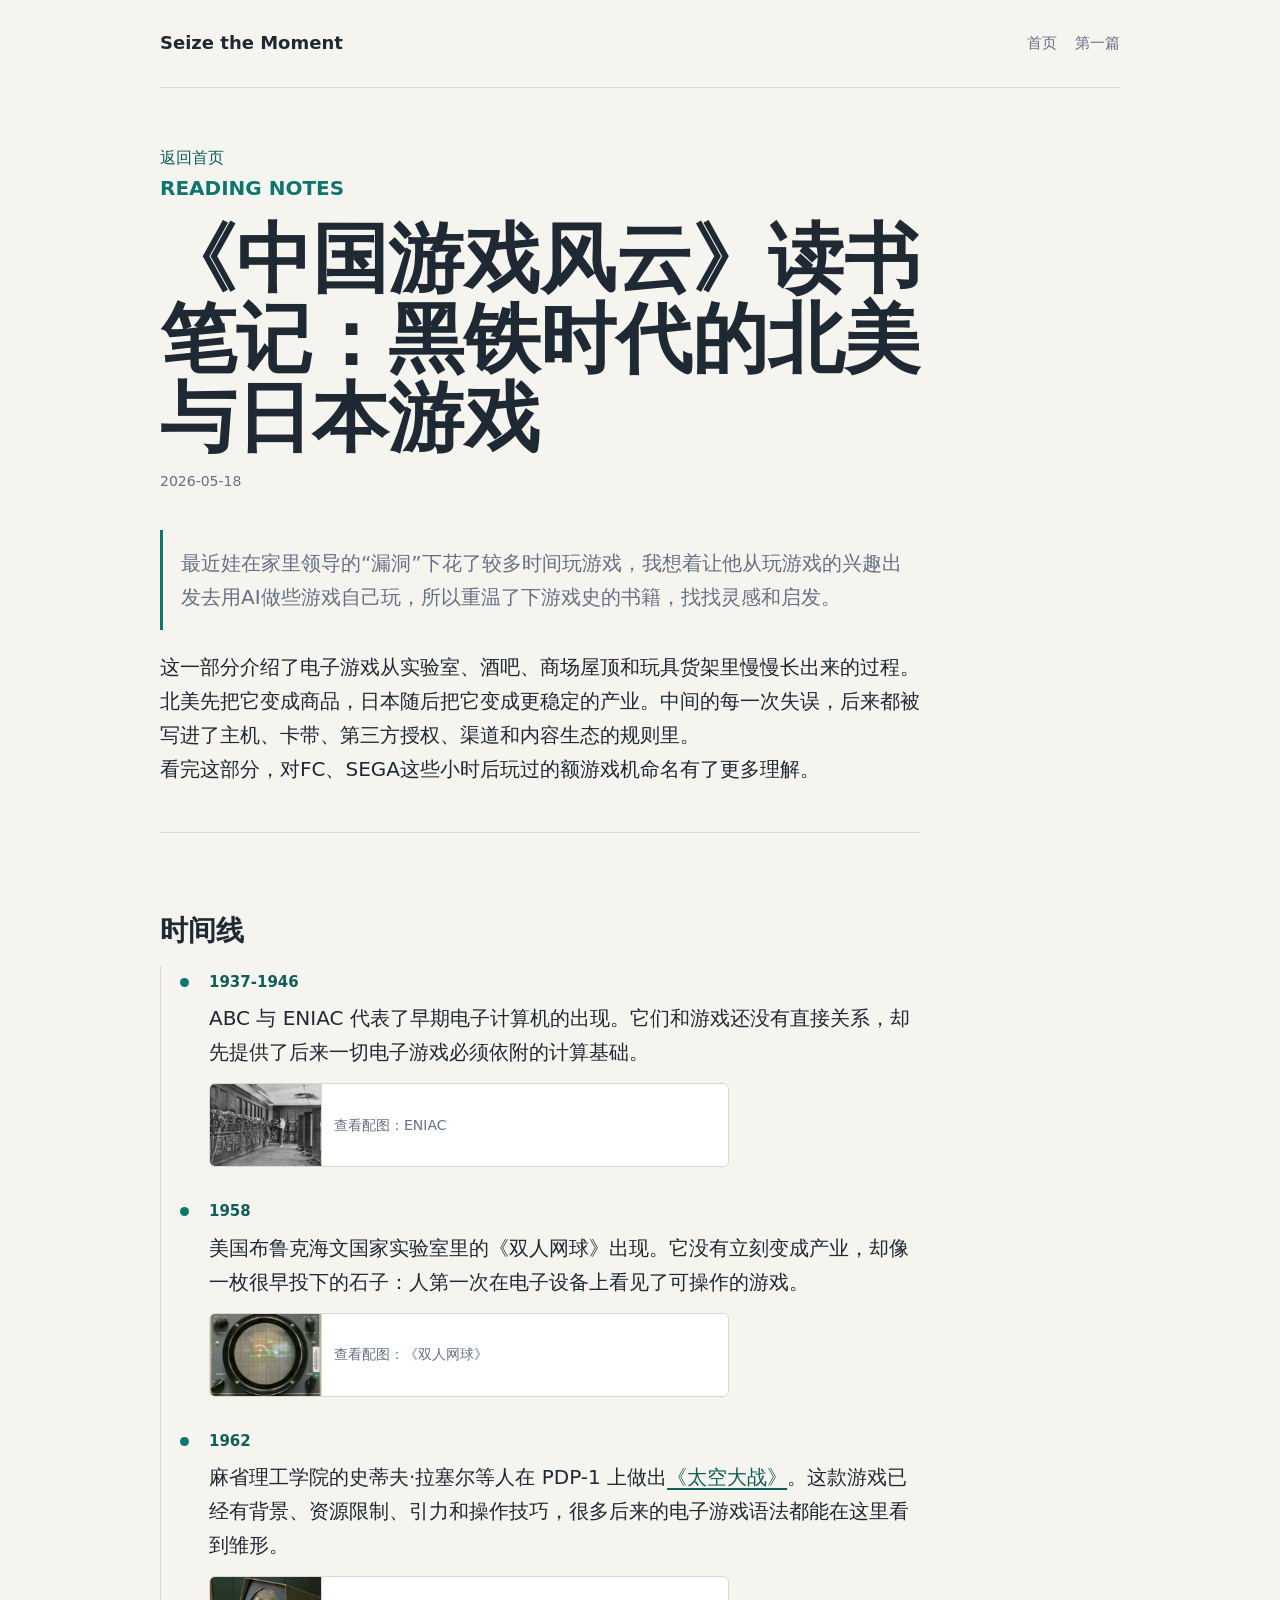
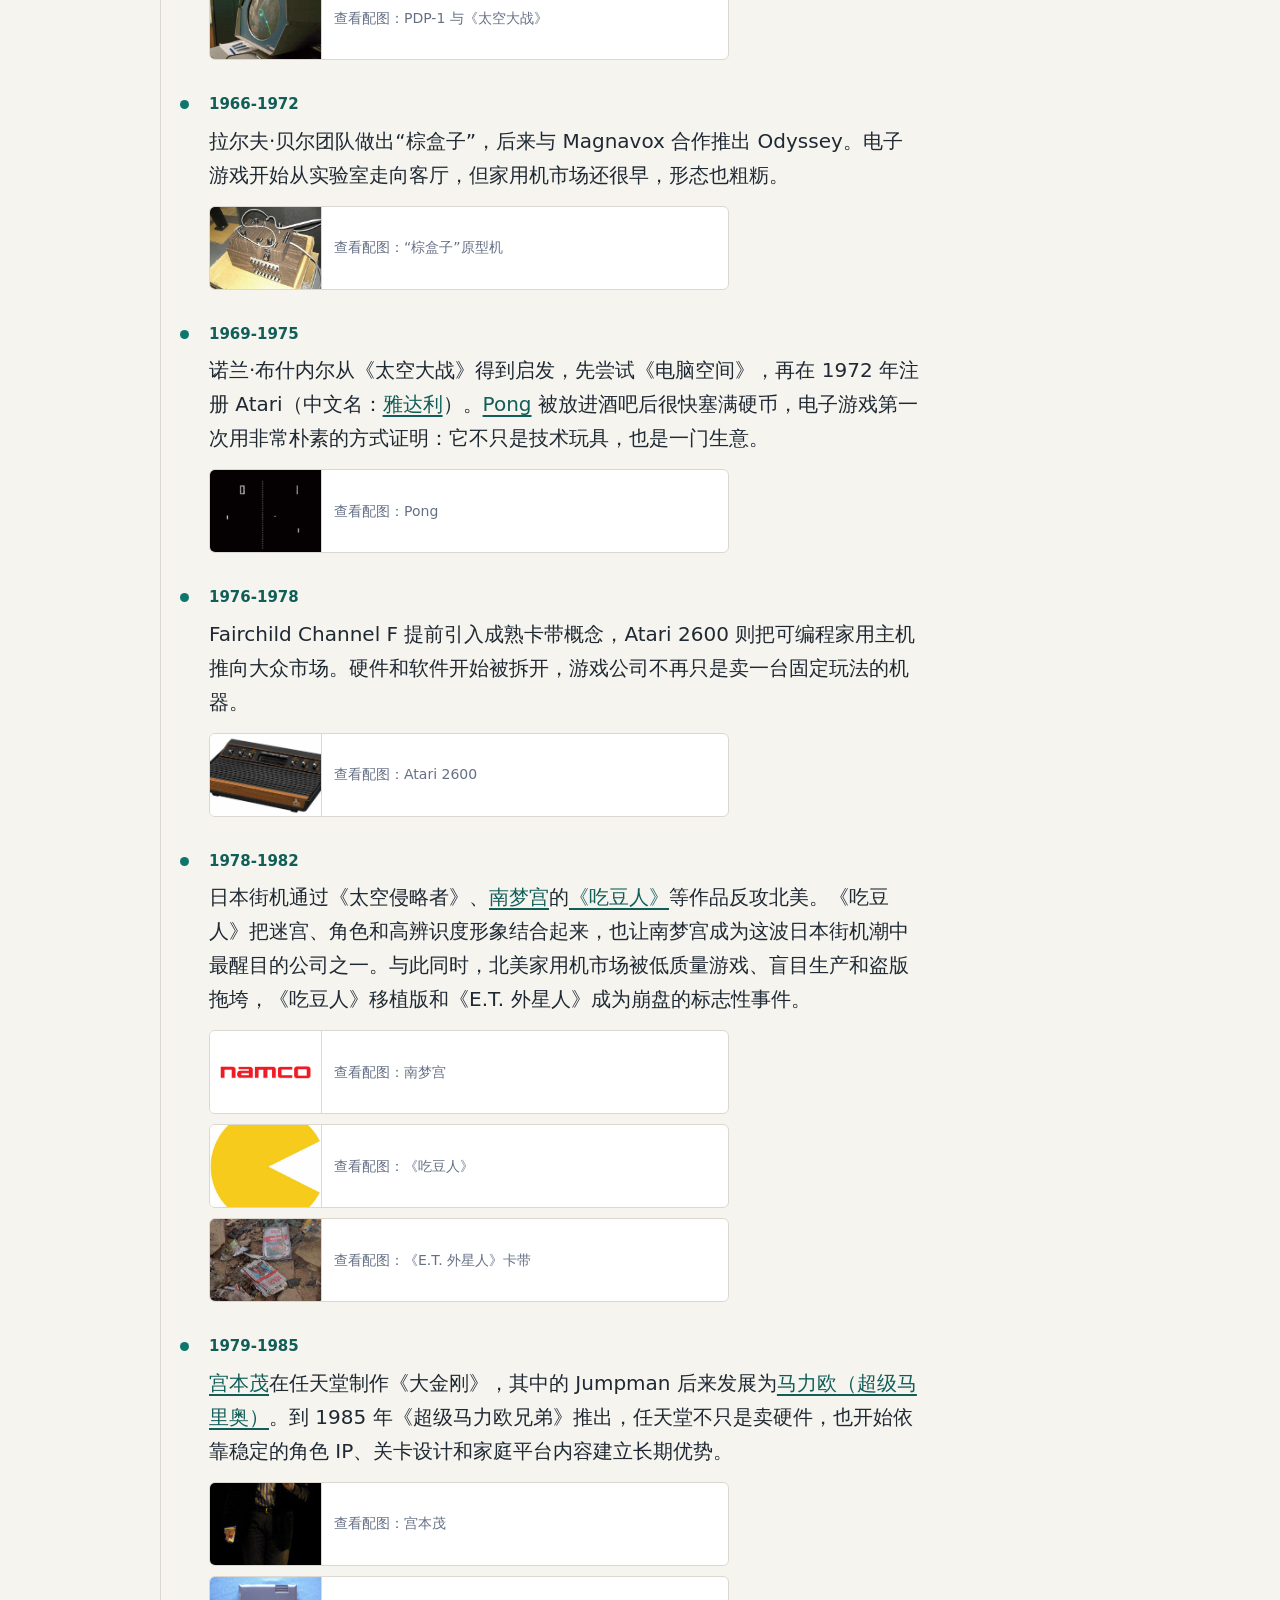
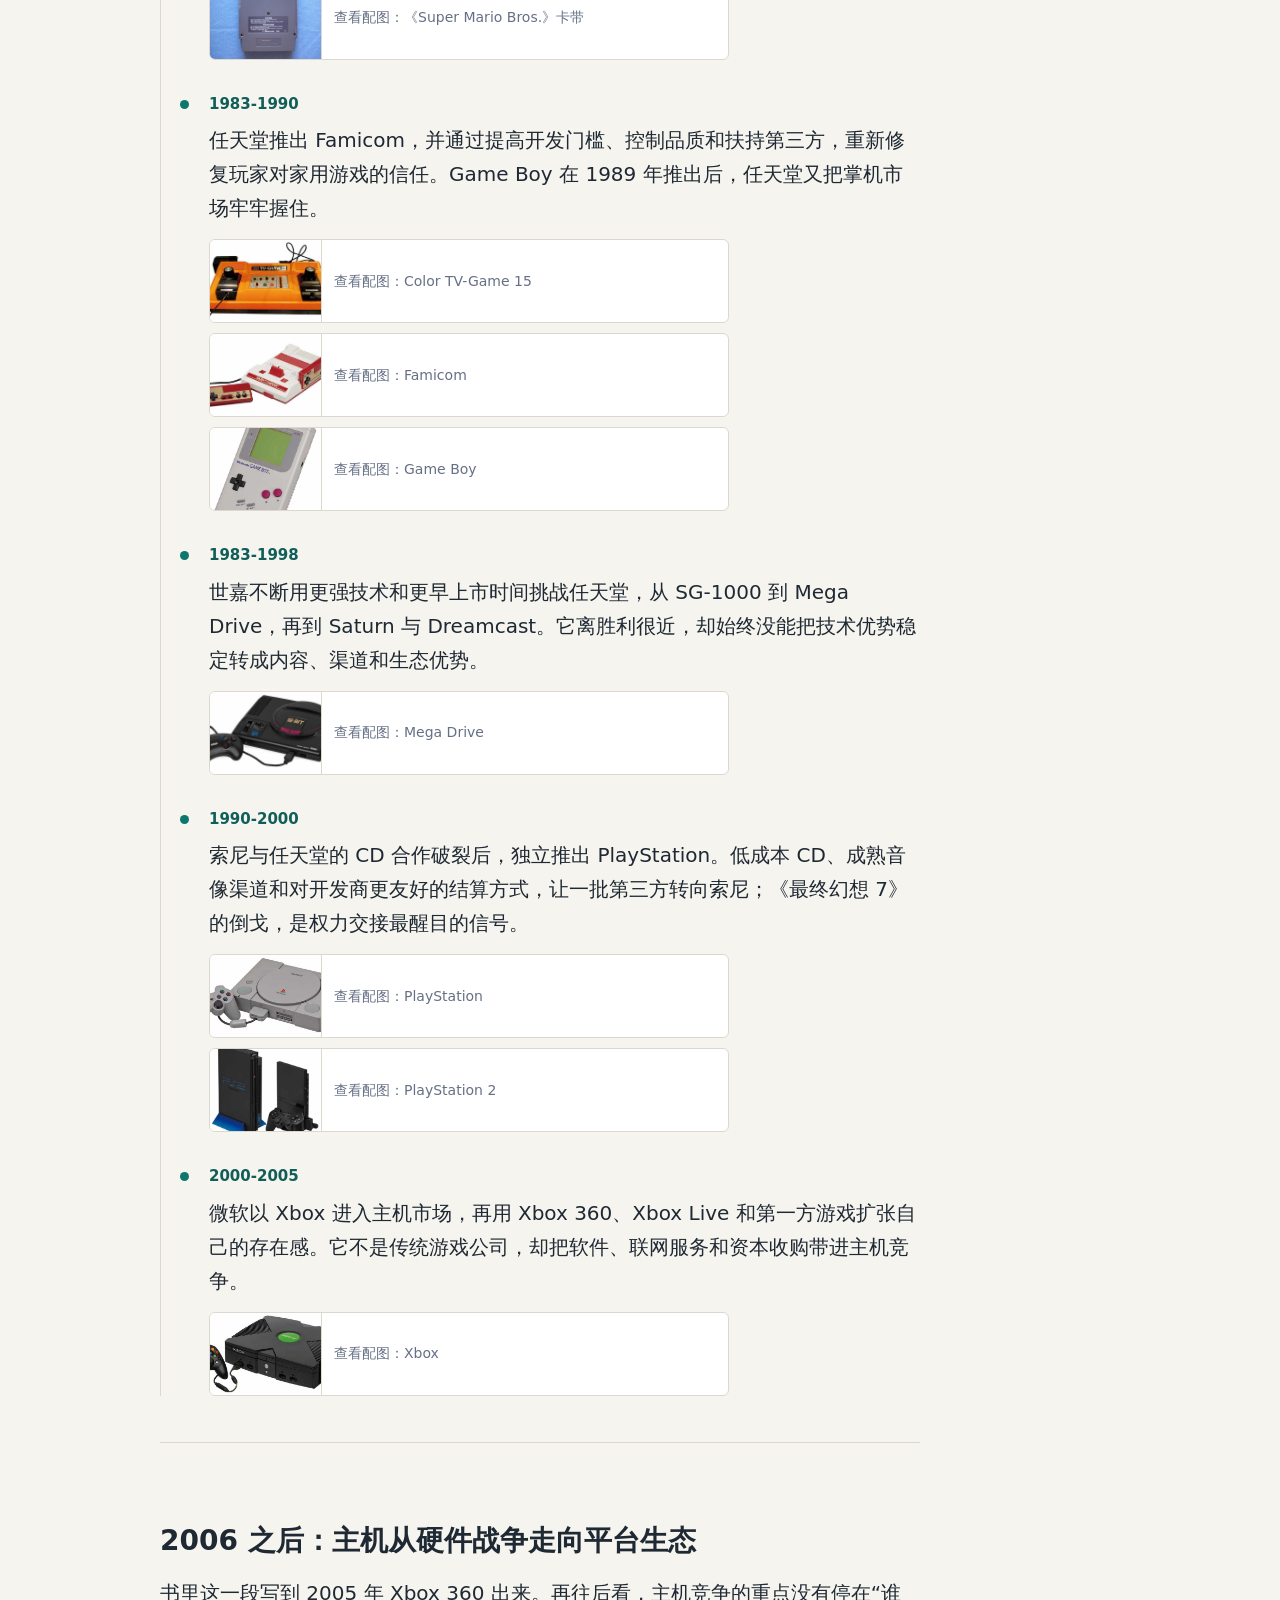
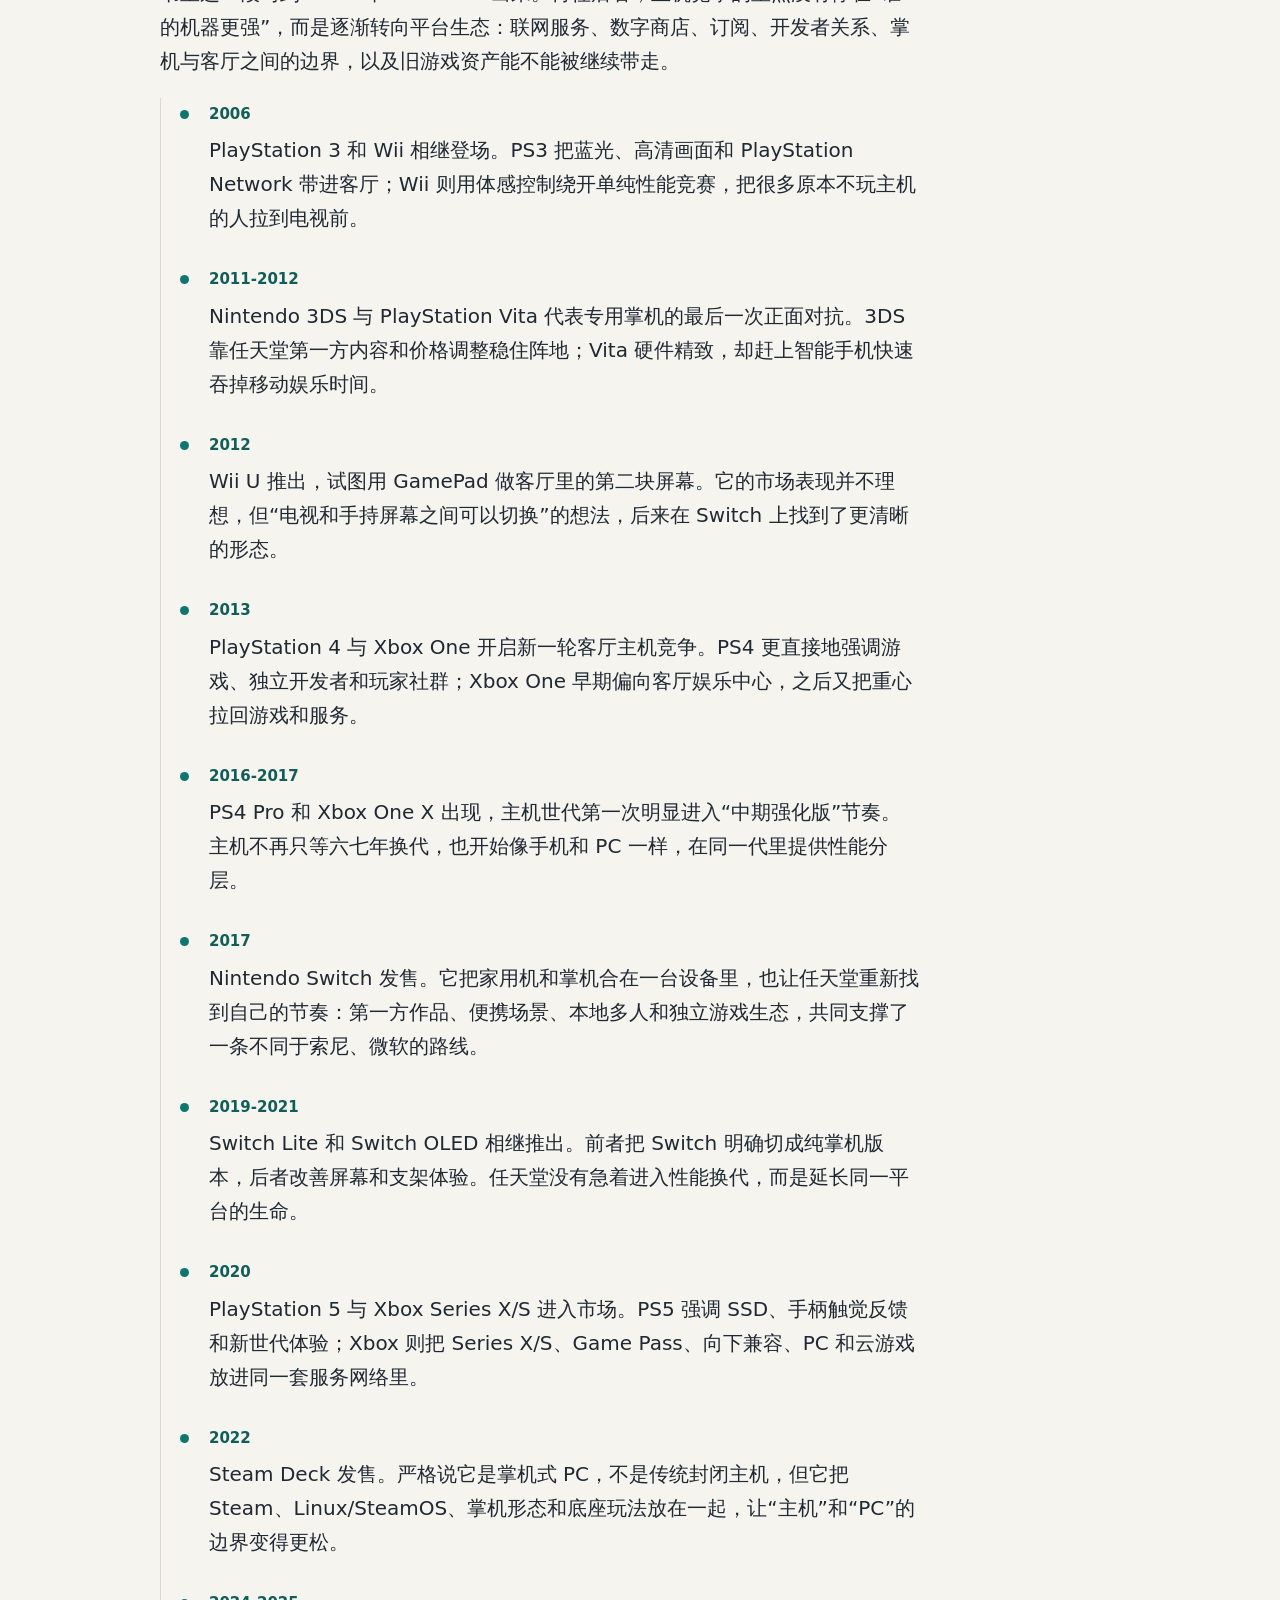
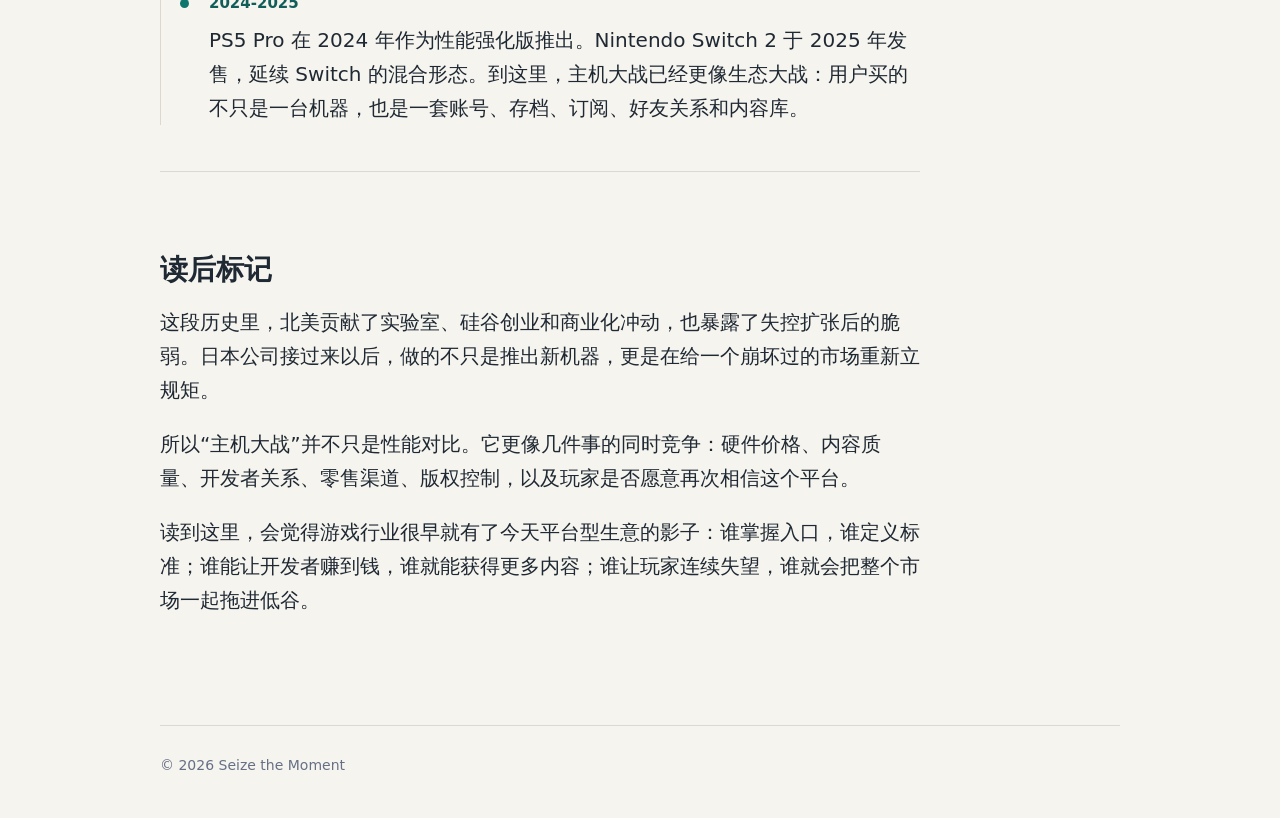
==== posts/china-game-black-iron-era.html @ ef6bedca "Add China game history reading notes" ====
<!doctype html>
<html lang="zh-CN">
  <head>
    <meta charset="utf-8">
    <meta name="viewport" content="width=device-width, initial-scale=1">
    <title>《中国游戏风云》读书笔记：黑铁时代的北美与日本游戏 | Seize the Moment</title>
    <meta name="description" content="《中国游戏风云》第 5-48 页阅读笔记，按时间顺序整理北美与日本早期电子游戏、街机、家用主机和主机大战的关键节点。">
    <link rel="stylesheet" href="/styles.css">
  </head>
  <body>
    <header class="site-header">
      <a class="brand" href="/">Seize the Moment</a>
      <nav class="nav" aria-label="主导航">
        <a href="/">首页</a>
        <a href="/posts/hello-world.html">第一篇</a>
      </nav>
    </header>

    <main>
      <article class="post">
        <header class="post-header">
          <a class="back-link" href="/">返回首页</a>
          <p class="eyebrow">Reading Notes</p>
          <h1>《中国游戏风云》读书笔记：黑铁时代的北美与日本游戏</h1>
          <time datetime="2026-05-18">2026-05-18</time>
        </header>

        <p class="reading-scope">
          最近娃在家里领导的“漏洞”下花了较多时间玩游戏，我想着让他从玩游戏的兴趣出发去用AI做些游戏自己玩，所以重温了下游戏史的书籍，找找灵感和启发。
        </p>

        <p>
          这一部分介绍了电子游戏从实验室、酒吧、商场屋顶和玩具货架里慢慢长出来的过程。<br/>
          北美先把它变成商品，日本随后把它变成更稳定的产业。中间的每一次失误，后来都被写进了主机、卡带、第三方授权、渠道和内容生态的规则里。<br/>
          看完这部分，对FC、SEGA这些小时后玩过的额游戏机命名有了更多理解。
        </p>

        <section class="post-section">
          <h2>时间线</h2>

          <ol class="event-timeline">
            <li>
              <span class="timeline-year">1937-1946</span>
              <p>
                ABC 与 ENIAC 代表了早期电子计算机的出现。它们和游戏还没有直接关系，却先提供了后来一切电子游戏必须依附的计算基础。
              </p>
              <div class="timeline-media">
                <button class="timeline-thumb" type="button" data-full="/assets/posts/china-game-black-iron-era/eniac.jpg" data-alt="ENIAC 电子计算机" data-caption="ENIAC。图片来源：Wikimedia Commons；U.S. Army Photo；公有领域。照片中 Glen Beck 与 Betty Snyder 在弹道研究实验室为 ENIAC 编程。">
                  <img src="/assets/posts/china-game-black-iron-era/eniac.jpg" alt="">
                  <span>查看配图：ENIAC</span>
                </button>
              </div>
            </li>
            <li>
              <span class="timeline-year">1958</span>
              <p>
                美国布鲁克海文国家实验室里的《双人网球》出现。它没有立刻变成产业，却像一枚很早投下的石子：人第一次在电子设备上看见了可操作的游戏。
              </p>
              <div class="timeline-media">
                <button class="timeline-thumb" type="button" data-full="/assets/posts/china-game-black-iron-era/tennis-for-two.jpg" data-alt="《双人网球》的运行设备" data-caption="《双人网球》。图片来源：布鲁克海文国家实验室。当时运行《双人网球》的设备，由一台巨大的机器和一个极小的示波器组成。">
                  <img src="/assets/posts/china-game-black-iron-era/tennis-for-two.jpg" alt="">
                  <span>查看配图：《双人网球》</span>
                </button>
              </div>
            </li>
            <li>
              <span class="timeline-year">1962</span>
              <p>
                麻省理工学院的史蒂夫·拉塞尔等人在 PDP-1 上做出<a href="https://zh.wikipedia.org/wiki/%E5%A4%AA%E7%A9%BA%E6%88%B0%E7%88%AD%EF%BC%81">《太空大战》</a>。这款游戏已经有背景、资源限制、引力和操作技巧，很多后来的电子游戏语法都能在这里看到雏形。
              </p>
              <div class="timeline-media">
                <button class="timeline-thumb" type="button" data-full="/assets/posts/china-game-black-iron-era/pdp1-spacewar.jpg" data-alt="PDP-1 和《太空大战》" data-caption="PDP-1 与《太空大战》。图片来源：维基百科；拍摄者 Joi Ito；基于 CC BY 2.0 协议。早期游戏设计已经开始出现规则感。">
                  <img src="/assets/posts/china-game-black-iron-era/pdp1-spacewar.jpg" alt="">
                  <span>查看配图：PDP-1 与《太空大战》</span>
                </button>
              </div>
            </li>
            <li>
              <span class="timeline-year">1966-1972</span>
              <p>
                拉尔夫·贝尔团队做出“棕盒子”，后来与 Magnavox 合作推出 Odyssey。电子游戏开始从实验室走向客厅，但家用机市场还很早，形态也粗粝。
              </p>
              <div class="timeline-media">
                <button class="timeline-thumb" type="button" data-full="/assets/posts/china-game-black-iron-era/brown-box.jpg" data-alt="棕盒子原型机" data-caption="“棕盒子”原型机。图片来源：Flickr；拍摄者 Philip Steffan；基于 CC BY-SA 2.0 协议。客厅里的电子游戏，从这样的粗糙盒子开始。">
                  <img src="/assets/posts/china-game-black-iron-era/brown-box.jpg" alt="">
                  <span>查看配图：“棕盒子”原型机</span>
                </button>
              </div>
            </li>
            <li>
              <span class="timeline-year">1969-1975</span>
              <p>
                诺兰·布什内尔从《太空大战》得到启发，先尝试《电脑空间》，再在 1972 年注册 Atari（中文名：<a href="https://zh.wikipedia.org/wiki/%E9%9B%85%E9%81%94%E5%88%A9">雅达利</a>）。<a href="https://zh.wikipedia.org/wiki/%E4%B9%93">Pong</a> 被放进酒吧后很快塞满硬币，电子游戏第一次用非常朴素的方式证明：它不只是技术玩具，也是一门生意。
              </p>
              <div class="timeline-media">
                <button class="timeline-thumb" type="button" data-full="/assets/posts/china-game-black-iron-era/pong.jpg" data-alt="雅达利版本的 Pong" data-caption="雅达利版本的 Pong。图片来源：《中国游戏风云》书中配图。Pong 让电子游戏第一次非常直接地证明了自己的商业吸引力。">
                  <img src="/assets/posts/china-game-black-iron-era/pong.jpg" alt="">
                  <span>查看配图：Pong</span>
                </button>
              </div>
            </li>
            <li>
              <span class="timeline-year">1976-1978</span>
              <p>
                Fairchild Channel F 提前引入成熟卡带概念，Atari 2600 则把可编程家用主机推向大众市场。硬件和软件开始被拆开，游戏公司不再只是卖一台固定玩法的机器。
              </p>
              <div class="timeline-media">
                <button class="timeline-thumb" type="button" data-full="/assets/posts/china-game-black-iron-era/atari-2600.jpg" data-alt="Atari 2600 游戏主机" data-caption="Atari 2600。图片来源：维基百科；拍摄者 Evan Amos；已进入公共领域。它把家用游戏机推到一个真正的大众市场。">
                  <img src="/assets/posts/china-game-black-iron-era/atari-2600.jpg" alt="">
                  <span>查看配图：Atari 2600</span>
                </button>
              </div>
            </li>
            <li>
              <span class="timeline-year">1978-1982</span>
              <p>
                日本街机通过《太空侵略者》、<a href="https://zh.wikipedia.org/wiki/%E5%8D%97%E6%A2%A6%E5%AE%AB">南梦宫</a>的<a href="https://zh.wikipedia.org/wiki/%E5%90%83%E8%B1%86%E4%BA%BA">《吃豆人》</a>等作品反攻北美。《吃豆人》把迷宫、角色和高辨识度形象结合起来，也让南梦宫成为这波日本街机潮中最醒目的公司之一。与此同时，北美家用机市场被低质量游戏、盲目生产和盗版拖垮，《吃豆人》移植版和《E.T. 外星人》成为崩盘的标志性事件。
              </p>
              <div class="timeline-media timeline-media-list">
                <button class="timeline-thumb timeline-thumb-contain" type="button" data-full="/assets/posts/china-game-black-iron-era/namco-logo.png" data-alt="南梦宫 Namco 标志" data-caption="南梦宫 Namco 标志。图片来源：Wikimedia Commons；Namco；公有领域 text logo。南梦宫是日本街机进入北美市场的重要公司之一。">
                  <img src="/assets/posts/china-game-black-iron-era/namco-logo.png" alt="">
                  <span>查看配图：南梦宫</span>
                </button>
                <button class="timeline-thumb" type="button" data-full="/assets/posts/china-game-black-iron-era/pac-man.jpg" data-alt="《吃豆人》游戏画面" data-caption="《吃豆人》。图片来源：《中国游戏风云》书中配图。它把角色辨识度、规则简洁性和街机运营结合在一起，成为日本街机反攻北美的代表作品。">
                  <img src="/assets/posts/china-game-black-iron-era/pac-man.jpg" alt="">
                  <span>查看配图：《吃豆人》</span>
                </button>
                <button class="timeline-thumb" type="button" data-full="/assets/posts/china-game-black-iron-era/et-cartridge.jpg" data-alt="从新墨西哥州阿拉莫戈多挖出的《E.T. 外星人》卡带" data-caption="从新墨西哥州阿拉莫戈多挖出的《E.T. 外星人》卡带。图片来源：维基百科；拍摄者 Taylor Hatmaker；基于 CC BY 2.0 协议。它几乎成了北美游戏市场过热之后的墓碑。">
                  <img src="/assets/posts/china-game-black-iron-era/et-cartridge.jpg" alt="">
                  <span>查看配图：《E.T. 外星人》卡带</span>
                </button>
              </div>
            </li>
            <li>
              <span class="timeline-year">1979-1985</span>
              <p>
                <a href="https://zh.wikipedia.org/wiki/%E5%AE%AB%E6%9C%AC%E8%8C%82">宫本茂</a>在任天堂制作《大金刚》，其中的 Jumpman 后来发展为<a href="https://zh.wikipedia.org/wiki/%E9%A9%AC%E5%8A%9B%E6%AC%A7_(%E8%A7%92%E8%89%B2)">马力欧（超级马里奥）</a>。到 1985 年《超级马力欧兄弟》推出，任天堂不只是卖硬件，也开始依靠稳定的角色 IP、关卡设计和家庭平台内容建立长期优势。
              </p>
              <div class="timeline-media timeline-media-list">
                <button class="timeline-thumb" type="button" data-full="/assets/posts/china-game-black-iron-era/shigeru-miyamoto.jpg" data-alt="宫本茂照片" data-caption="宫本茂。图片来源：Wikimedia Commons；拍摄者 Sklathill；基于 CC BY-SA 2.0 协议。他参与塑造了马力欧、塞尔达等任天堂核心 IP。">
                  <img src="/assets/posts/china-game-black-iron-era/shigeru-miyamoto.jpg" alt="">
                  <span>查看配图：宫本茂</span>
                </button>
                <button class="timeline-thumb" type="button" data-full="/assets/posts/china-game-black-iron-era/super-mario-bros-cartridge-back.jpg" data-alt="《Super Mario Bros.》NES 卡带背面" data-caption="《Super Mario Bros.》NES 卡带背面。图片来源：Wikimedia Commons；拍摄者 Emilio J. Rodríguez Posada；基于 CC BY-SA 4.0 / GFDL 协议。这里用卡带背面照片记录马力欧在家用机时代的扩散。">
                  <img src="/assets/posts/china-game-black-iron-era/super-mario-bros-cartridge-back.jpg" alt="">
                  <span>查看配图：《Super Mario Bros.》卡带</span>
                </button>
              </div>
            </li>
            <li>
              <span class="timeline-year">1983-1990</span>
              <p>
                任天堂推出 Famicom，并通过提高开发门槛、控制品质和扶持第三方，重新修复玩家对家用游戏的信任。Game Boy 在 1989 年推出后，任天堂又把掌机市场牢牢握住。
              </p>
              <div class="timeline-media timeline-media-list">
                <button class="timeline-thumb" type="button" data-full="/assets/posts/china-game-black-iron-era/color-tv-game-15.jpg" data-alt="任天堂 Color TV-Game 15" data-caption="Color TV-Game 15。图片来源：Flickr；拍摄者 Greg Dunlap；基于 CC BY 2.0 协议。任天堂早期进入电子游戏时，仍然带着很强的玩具公司气质。">
                  <img src="/assets/posts/china-game-black-iron-era/color-tv-game-15.jpg" alt="">
                  <span>查看配图：Color TV-Game 15</span>
                </button>
                <button class="timeline-thumb" type="button" data-full="/assets/posts/china-game-black-iron-era/famicom.jpg" data-alt="任天堂 Famicom 主机" data-caption="Famicom。图片来源：维基百科；拍摄者 Evan Amos；已进入公共领域。红白机不只是硬件成功，更重要的是重建了游戏品质与授权秩序。">
                  <img src="/assets/posts/china-game-black-iron-era/famicom.jpg" alt="">
                  <span>查看配图：Famicom</span>
                </button>
                <button class="timeline-thumb" type="button" data-full="/assets/posts/china-game-black-iron-era/game-boy.jpg" data-alt="任天堂 Game Boy 掌机" data-caption="Game Boy。图片来源：维基百科；拍摄者 Evan Amos；已进入公共领域。它让随身玩游戏变成一代人的稳定记忆。">
                  <img src="/assets/posts/china-game-black-iron-era/game-boy.jpg" alt="">
                  <span>查看配图：Game Boy</span>
                </button>
              </div>
            </li>
            <li>
              <span class="timeline-year">1983-1998</span>
              <p>
                世嘉不断用更强技术和更早上市时间挑战任天堂，从 SG-1000 到 Mega Drive，再到 Saturn 与 Dreamcast。它离胜利很近，却始终没能把技术优势稳定转成内容、渠道和生态优势。
              </p>
              <div class="timeline-media">
                <button class="timeline-thumb" type="button" data-full="/assets/posts/china-game-black-iron-era/mega-drive.jpg" data-alt="世嘉 Mega Drive 主机" data-caption="Mega Drive。图片来源：维基百科；拍摄者 Evan Amos；已进入公共领域。世嘉最接近胜利的一次，也提醒我技术领先不等于产业领先。">
                  <img src="/assets/posts/china-game-black-iron-era/mega-drive.jpg" alt="">
                  <span>查看配图：Mega Drive</span>
                </button>
              </div>
            </li>
            <li>
              <span class="timeline-year">1990-2000</span>
              <p>
                索尼与任天堂的 CD 合作破裂后，独立推出 PlayStation。低成本 CD、成熟音像渠道和对开发商更友好的结算方式，让一批第三方转向索尼；《最终幻想 7》的倒戈，是权力交接最醒目的信号。
              </p>
              <div class="timeline-media timeline-media-list">
                <button class="timeline-thumb" type="button" data-full="/assets/posts/china-game-black-iron-era/playstation.jpg" data-alt="索尼 PlayStation 主机" data-caption="PlayStation。图片来源：维基百科；拍摄者 Evan Amos；已进入公共领域。CD、渠道和第三方策略，让索尼把主机战争带入新的阶段。">
                  <img src="/assets/posts/china-game-black-iron-era/playstation.jpg" alt="">
                  <span>查看配图：PlayStation</span>
                </button>
                <button class="timeline-thumb" type="button" data-full="/assets/posts/china-game-black-iron-era/playstation-2.jpg" data-alt="两个版本的 PlayStation 2" data-caption="两个版本的 PlayStation 2。图片来源：维基百科；拍摄者 Evan Amos；已进入公共领域。PS2 的成功说明，主机可以同时是游戏设备、影音入口和家庭电子产品。">
                  <img src="/assets/posts/china-game-black-iron-era/playstation-2.jpg" alt="">
                  <span>查看配图：PlayStation 2</span>
                </button>
              </div>
            </li>
            <li>
              <span class="timeline-year">2000-2005</span>
              <p>
                微软以 Xbox 进入主机市场，再用 Xbox 360、Xbox Live 和第一方游戏扩张自己的存在感。它不是传统游戏公司，却把软件、联网服务和资本收购带进主机竞争。
              </p>
              <div class="timeline-media">
                <button class="timeline-thumb" type="button" data-full="/assets/posts/china-game-black-iron-era/xbox.jpg" data-alt="微软 Xbox 主机" data-caption="Xbox。图片来源：维基百科；拍摄者 Evan Amos；已进入公共领域。微软进入主机市场后，联网服务和第一方工作室收购变得越来越重要。">
                  <img src="/assets/posts/china-game-black-iron-era/xbox.jpg" alt="">
                  <span>查看配图：Xbox</span>
                </button>
              </div>
            </li>
          </ol>
        </section>

        <section class="post-section">
          <h2>2006 之后：主机从硬件战争走向平台生态</h2>

          <p>
            书里这一段写到 2005 年 Xbox 360 出来。再往后看，主机竞争的重点没有停在“谁的机器更强”，而是逐渐转向平台生态：联网服务、数字商店、订阅、开发者关系、掌机与客厅之间的边界，以及旧游戏资产能不能被继续带走。
          </p>

          <ol class="event-timeline">
            <li>
              <span class="timeline-year">2006</span>
              <p>
                PlayStation 3 和 Wii 相继登场。PS3 把蓝光、高清画面和 PlayStation Network 带进客厅；Wii 则用体感控制绕开单纯性能竞赛，把很多原本不玩主机的人拉到电视前。
              </p>
            </li>
            <li>
              <span class="timeline-year">2011-2012</span>
              <p>
                Nintendo 3DS 与 PlayStation Vita 代表专用掌机的最后一次正面对抗。3DS 靠任天堂第一方内容和价格调整稳住阵地；Vita 硬件精致，却赶上智能手机快速吞掉移动娱乐时间。
              </p>
            </li>
            <li>
              <span class="timeline-year">2012</span>
              <p>
                Wii U 推出，试图用 GamePad 做客厅里的第二块屏幕。它的市场表现并不理想，但“电视和手持屏幕之间可以切换”的想法，后来在 Switch 上找到了更清晰的形态。
              </p>
            </li>
            <li>
              <span class="timeline-year">2013</span>
              <p>
                PlayStation 4 与 Xbox One 开启新一轮客厅主机竞争。PS4 更直接地强调游戏、独立开发者和玩家社群；Xbox One 早期偏向客厅娱乐中心，之后又把重心拉回游戏和服务。
              </p>
            </li>
            <li>
              <span class="timeline-year">2016-2017</span>
              <p>
                PS4 Pro 和 Xbox One X 出现，主机世代第一次明显进入“中期强化版”节奏。主机不再只等六七年换代，也开始像手机和 PC 一样，在同一代里提供性能分层。
              </p>
            </li>
            <li>
              <span class="timeline-year">2017</span>
              <p>
                Nintendo Switch 发售。它把家用机和掌机合在一台设备里，也让任天堂重新找到自己的节奏：第一方作品、便携场景、本地多人和独立游戏生态，共同支撑了一条不同于索尼、微软的路线。
              </p>
            </li>
            <li>
              <span class="timeline-year">2019-2021</span>
              <p>
                Switch Lite 和 Switch OLED 相继推出。前者把 Switch 明确切成纯掌机版本，后者改善屏幕和支架体验。任天堂没有急着进入性能换代，而是延长同一平台的生命。
              </p>
            </li>
            <li>
              <span class="timeline-year">2020</span>
              <p>
                PlayStation 5 与 Xbox Series X/S 进入市场。PS5 强调 SSD、手柄触觉反馈和新世代体验；Xbox 则把 Series X/S、Game Pass、向下兼容、PC 和云游戏放进同一套服务网络里。
              </p>
            </li>
            <li>
              <span class="timeline-year">2022</span>
              <p>
                Steam Deck 发售。严格说它是掌机式 PC，不是传统封闭主机，但它把 Steam、Linux/SteamOS、掌机形态和底座玩法放在一起，让“主机”和“PC”的边界变得更松。
              </p>
            </li>
            <li>
              <span class="timeline-year">2024-2025</span>
              <p>
                PS5 Pro 在 2024 年作为性能强化版推出。Nintendo Switch 2 于 2025 年发售，延续 Switch 的混合形态。到这里，主机大战已经更像生态大战：用户买的不只是一台机器，也是一套账号、存档、订阅、好友关系和内容库。
              </p>
            </li>
          </ol>
        </section>

        <section class="post-section">
          <h2>读后标记</h2>

          <p>
            这段历史里，北美贡献了实验室、硅谷创业和商业化冲动，也暴露了失控扩张后的脆弱。日本公司接过来以后，做的不只是推出新机器，更是在给一个崩坏过的市场重新立规矩。
          </p>

          <p>
            所以“主机大战”并不只是性能对比。它更像几件事的同时竞争：硬件价格、内容质量、开发者关系、零售渠道、版权控制，以及玩家是否愿意再次相信这个平台。
          </p>

          <p>
            读到这里，会觉得游戏行业很早就有了今天平台型生意的影子：谁掌握入口，谁定义标准；谁能让开发者赚到钱，谁就能获得更多内容；谁让玩家连续失望，谁就会把整个市场一起拖进低谷。
          </p>
        </section>
      </article>
    </main>

    <div class="image-modal" id="image-modal" role="dialog" aria-modal="true" aria-hidden="true" aria-label="配图查看">
      <div class="image-modal-backdrop" data-close-modal></div>
      <figure class="image-modal-panel">
        <button class="image-modal-close" type="button" data-close-modal aria-label="关闭配图">关闭</button>
        <img id="image-modal-img" alt="">
        <figcaption id="image-modal-caption"></figcaption>
      </figure>
    </div>

    <footer class="site-footer">
      <p>© 2026 Seize the Moment</p>
    </footer>
    <script>
      (() => {
        const modal = document.getElementById("image-modal");
        const modalImage = document.getElementById("image-modal-img");
        const modalCaption = document.getElementById("image-modal-caption");
        let activeTrigger = null;

        const openModal = (trigger) => {
          activeTrigger = trigger;
          modalImage.src = trigger.dataset.full;
          modalImage.alt = trigger.dataset.alt || "";
          modalCaption.textContent = trigger.dataset.caption || "";
          modal.classList.add("is-open");
          modal.setAttribute("aria-hidden", "false");
          document.body.classList.add("modal-open");
          modal.querySelector(".image-modal-close").focus();
        };

        const closeModal = () => {
          modal.classList.remove("is-open");
          modal.setAttribute("aria-hidden", "true");
          document.body.classList.remove("modal-open");
          modalImage.removeAttribute("src");
          if (activeTrigger) {
            activeTrigger.focus();
          }
        };

        document.querySelectorAll(".timeline-thumb").forEach((trigger) => {
          trigger.addEventListener("click", () => openModal(trigger));
        });

        modal.querySelectorAll("[data-close-modal]").forEach((trigger) => {
          trigger.addEventListener("click", closeModal);
        });

        document.addEventListener("keydown", (event) => {
          if (event.key === "Escape" && modal.classList.contains("is-open")) {
            closeModal();
          }
        });
      })();
    </script>
  </body>
</html>
---- styles.css ----
:root {
  color-scheme: light;
  --bg: #f6f4ef;
  --surface: #ffffff;
  --text: #1f2933;
  --muted: #667085;
  --accent: #0f766e;
  --accent-dark: #115e59;
  --line: #ddd8cf;
}

* {
  box-sizing: border-box;
}

body {
  margin: 0;
  min-height: 100vh;
  background: var(--bg);
  color: var(--text);
  font-family: ui-sans-serif, system-ui, -apple-system, BlinkMacSystemFont, "Segoe UI", sans-serif;
  line-height: 1.7;
}

a {
  color: inherit;
}

.site-header,
.site-footer,
main {
  width: min(960px, calc(100% - 40px));
  margin: 0 auto;
}

.site-header {
  display: flex;
  align-items: center;
  justify-content: space-between;
  gap: 24px;
  padding: 28px 0;
  border-bottom: 1px solid var(--line);
}

.brand {
  font-size: 18px;
  font-weight: 750;
  text-decoration: none;
}

.nav {
  display: flex;
  gap: 18px;
  font-size: 15px;
}

.nav a,
.back-link {
  color: var(--muted);
  text-decoration: none;
}

.nav a:hover,
.nav a[aria-current="page"],
.back-link:hover {
  color: var(--accent-dark);
}

.intro {
  padding: 88px 0 72px;
  border-bottom: 1px solid var(--line);
}

.eyebrow {
  margin: 0 0 14px;
  color: var(--accent);
  font-size: 13px;
  font-weight: 750;
  letter-spacing: 0;
  text-transform: uppercase;
}

h1,
h2,
h3,
p {
  margin-top: 0;
}

h1 {
  max-width: 780px;
  margin-bottom: 22px;
  font-size: clamp(42px, 8vw, 76px);
  line-height: 1.05;
  letter-spacing: 0;
}

.lead {
  max-width: 660px;
  margin-bottom: 0;
  color: var(--muted);
  font-size: 20px;
}

.post-list {
  padding: 48px 0 80px;
}

.post-list h2 {
  margin-bottom: 22px;
  font-size: 22px;
}

.post-card {
  max-width: 680px;
  padding: 24px 0;
  border-top: 1px solid var(--line);
}

.post-card time,
.post-header time {
  display: block;
  color: var(--muted);
  font-size: 14px;
}

.post-card h3 {
  margin: 8px 0 6px;
  font-size: 28px;
  line-height: 1.25;
}

.post-card h3 a {
  text-decoration-color: transparent;
  text-decoration-thickness: 2px;
  text-underline-offset: 4px;
}

.post-card h3 a:hover {
  color: var(--accent-dark);
  text-decoration-color: var(--accent-dark);
}

.post-card p {
  margin-bottom: 0;
  color: var(--muted);
}

.post {
  max-width: 760px;
  padding: 56px 0 88px;
}

.post-header {
  margin-bottom: 36px;
}

.post-header h1 {
  margin: 12px 0 12px;
}

.post p {
  font-size: 20px;
}

.post h2 {
  margin: 46px 0 18px;
  font-size: 28px;
  line-height: 1.25;
  letter-spacing: 0;
}

.post ul,
.post ol {
  margin: 0 0 24px;
  padding-left: 24px;
  font-size: 20px;
}

.post li + li {
  margin-top: 8px;
}

.post blockquote {
  margin: 24px 0;
  padding: 2px 0 2px 18px;
  border-left: 3px solid var(--accent);
  color: var(--muted);
}

.post blockquote p {
  margin-bottom: 0;
}

.reading-scope {
  padding: 16px 0 16px 18px;
  border-left: 3px solid var(--accent);
  color: var(--muted);
}

.event-timeline {
  list-style: none;
  margin: 0 0 28px;
  padding: 4px 0 0 0;
  border-left: 1px solid var(--line);
}

.event-timeline li {
  position: relative;
  padding: 0 0 24px 24px;
}

.event-timeline li::before {
  position: absolute;
  top: 8px;
  left: -5px;
  width: 9px;
  height: 9px;
  border-radius: 50%;
  background: var(--accent);
  content: "";
}

.event-timeline li:last-child {
  padding-bottom: 0;
}

.timeline-year {
  display: block;
  margin-bottom: 6px;
  color: var(--accent-dark);
  font-size: 15px;
  font-weight: 750;
}

.event-timeline p {
  margin-bottom: 0;
}

.timeline-media {
  margin-top: 14px;
}

.timeline-media-list {
  display: grid;
  gap: 10px;
}

.timeline-thumb {
  display: flex;
  align-items: center;
  width: min(100%, 520px);
  min-height: 82px;
  padding: 0;
  overflow: hidden;
  border: 1px solid var(--line);
  border-radius: 6px;
  background: var(--surface);
  color: inherit;
  cursor: pointer;
  font: inherit;
  text-align: left;
}

.timeline-thumb:hover,
.timeline-thumb:focus-visible {
  border-color: var(--accent);
  outline: none;
}

.timeline-thumb img {
  flex: 0 0 112px;
  width: 112px;
  height: 82px;
  object-fit: cover;
  border-right: 1px solid var(--line);
}

.timeline-thumb-contain img {
  padding: 10px;
  object-fit: contain;
  background: var(--surface);
}

.timeline-thumb span {
  display: block;
  padding: 10px 12px;
  color: var(--muted);
  font-size: 14px;
  line-height: 1.5;
}

.modal-open {
  overflow: hidden;
}

.image-modal {
  position: fixed;
  z-index: 30;
  inset: 0;
  display: none;
  place-items: center;
  padding: 24px;
}

.image-modal.is-open {
  display: grid;
}

.image-modal-backdrop {
  position: absolute;
  inset: 0;
  background: rgba(31, 41, 51, 0.78);
}

.image-modal-panel {
  position: relative;
  z-index: 1;
  width: min(920px, 100%);
  max-height: calc(100vh - 48px);
  margin: 0;
  padding: 18px;
  overflow: auto;
  border-radius: 8px;
  background: var(--surface);
}

.image-modal-panel img {
  display: block;
  width: 100%;
  max-height: 72vh;
  object-fit: contain;
  border: 1px solid var(--line);
  border-radius: 6px;
  background: var(--bg);
}

.image-modal-panel figcaption {
  margin-top: 12px;
  color: var(--muted);
  font-size: 15px;
  line-height: 1.65;
}

.image-modal-close {
  position: sticky;
  top: 0;
  float: right;
  margin: 0 0 10px 10px;
  padding: 5px 10px;
  border: 1px solid var(--line);
  border-radius: 999px;
  background: var(--surface);
  color: var(--muted);
  cursor: pointer;
  font: inherit;
  font-size: 14px;
}

.image-modal-close:hover,
.image-modal-close:focus-visible {
  color: var(--accent-dark);
  border-color: var(--accent);
  outline: none;
}

.post pre {
  overflow-x: auto;
  margin: 24px 0;
  padding: 18px;
  border: 1px solid var(--line);
  border-radius: 6px;
  background: #16201e;
  color: #edf7f3;
  font-size: 14px;
  line-height: 1.55;
}

.post code {
  font-family: ui-monospace, SFMono-Regular, Menlo, Monaco, Consolas, "Liberation Mono", monospace;
}

.post p code,
.post li code {
  padding: 2px 5px;
  border-radius: 4px;
  background: rgba(15, 118, 110, 0.1);
  color: var(--accent-dark);
  font-size: 0.9em;
}

.post a {
  color: var(--accent-dark);
  text-decoration-thickness: 2px;
  text-underline-offset: 4px;
}

.post p img {
  display: block;
  max-width: 100%;
  height: auto;
  margin: 22px 0;
  border: 1px solid var(--line);
  border-radius: 6px;
  background: var(--surface);
}

.post .csdn-video-box {
  margin: 28px 0;
}

.post .csdn-video-box iframe {
  display: block;
  width: 100%;
  aspect-ratio: 16 / 9;
  border: 1px solid var(--line);
  border-radius: 6px;
  background: var(--surface);
}

.post .csdn-video-box p {
  margin-top: 10px;
  color: var(--muted);
  font-size: 14px;
}

.post figure {
  margin: 34px 0;
}

.post figure img {
  display: block;
  width: 100%;
  height: auto;
  border: 1px solid var(--line);
  border-radius: 6px;
  background: var(--surface);
}

.post figcaption {
  margin-top: 10px;
  color: var(--muted);
  font-size: 14px;
  line-height: 1.6;
}

.post-section {
  margin-top: 46px;
  padding-top: 34px;
  border-top: 1px solid var(--line);
}

.post-section h2 {
  margin-bottom: 18px;
  font-size: 28px;
  line-height: 1.25;
  letter-spacing: 0;
}

.site-footer {
  padding: 28px 0 40px;
  border-top: 1px solid var(--line);
  color: var(--muted);
  font-size: 14px;
}

.site-footer p {
  margin: 0;
}

@media (max-width: 640px) {
  .site-header {
    align-items: flex-start;
    flex-direction: column;
  }

  .intro {
    padding: 64px 0 52px;
  }

  h1 {
    font-size: 42px;
  }

  .lead,
  .post p {
    font-size: 18px;
  }

  .timeline-thumb {
    align-items: stretch;
  }

  .timeline-thumb img {
    flex-basis: 96px;
    width: 96px;
  }

  .image-modal {
    padding: 14px;
  }

  .image-modal-panel {
    max-height: calc(100vh - 28px);
    padding: 14px;
  }
}
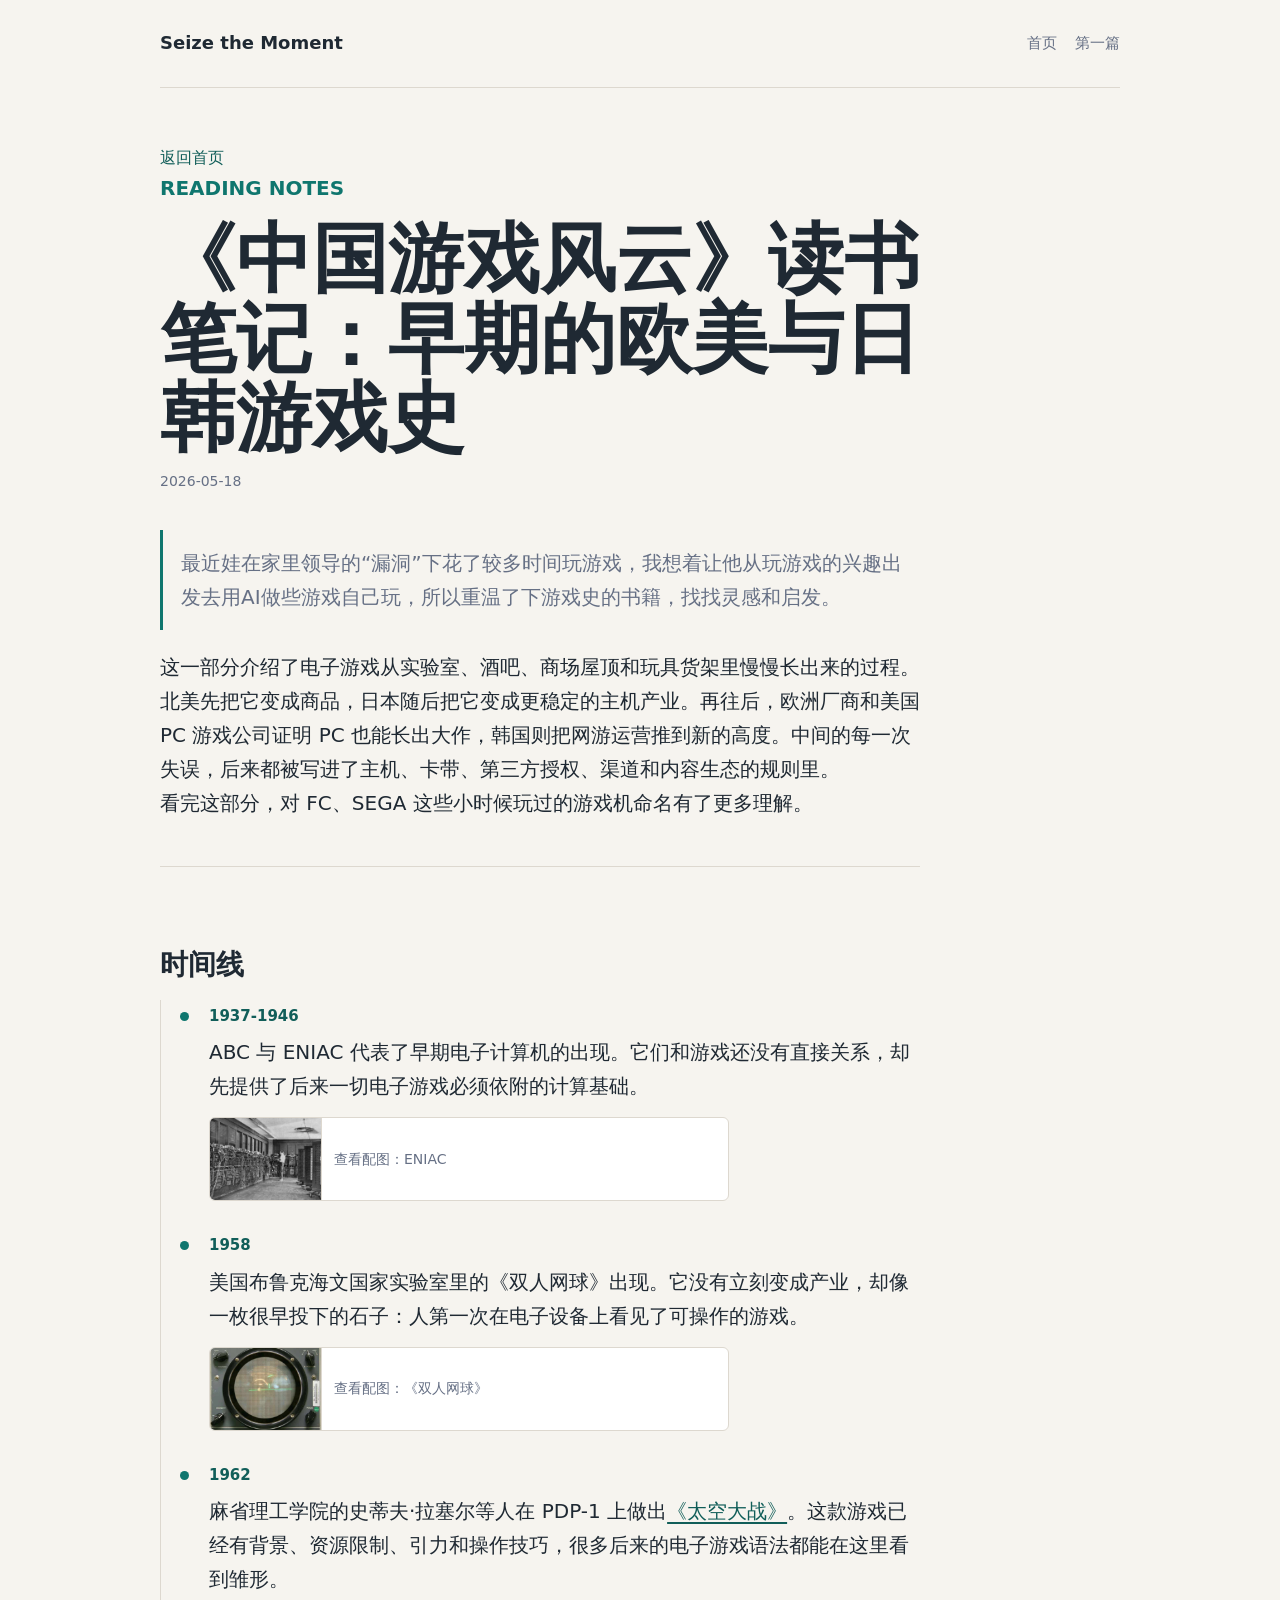
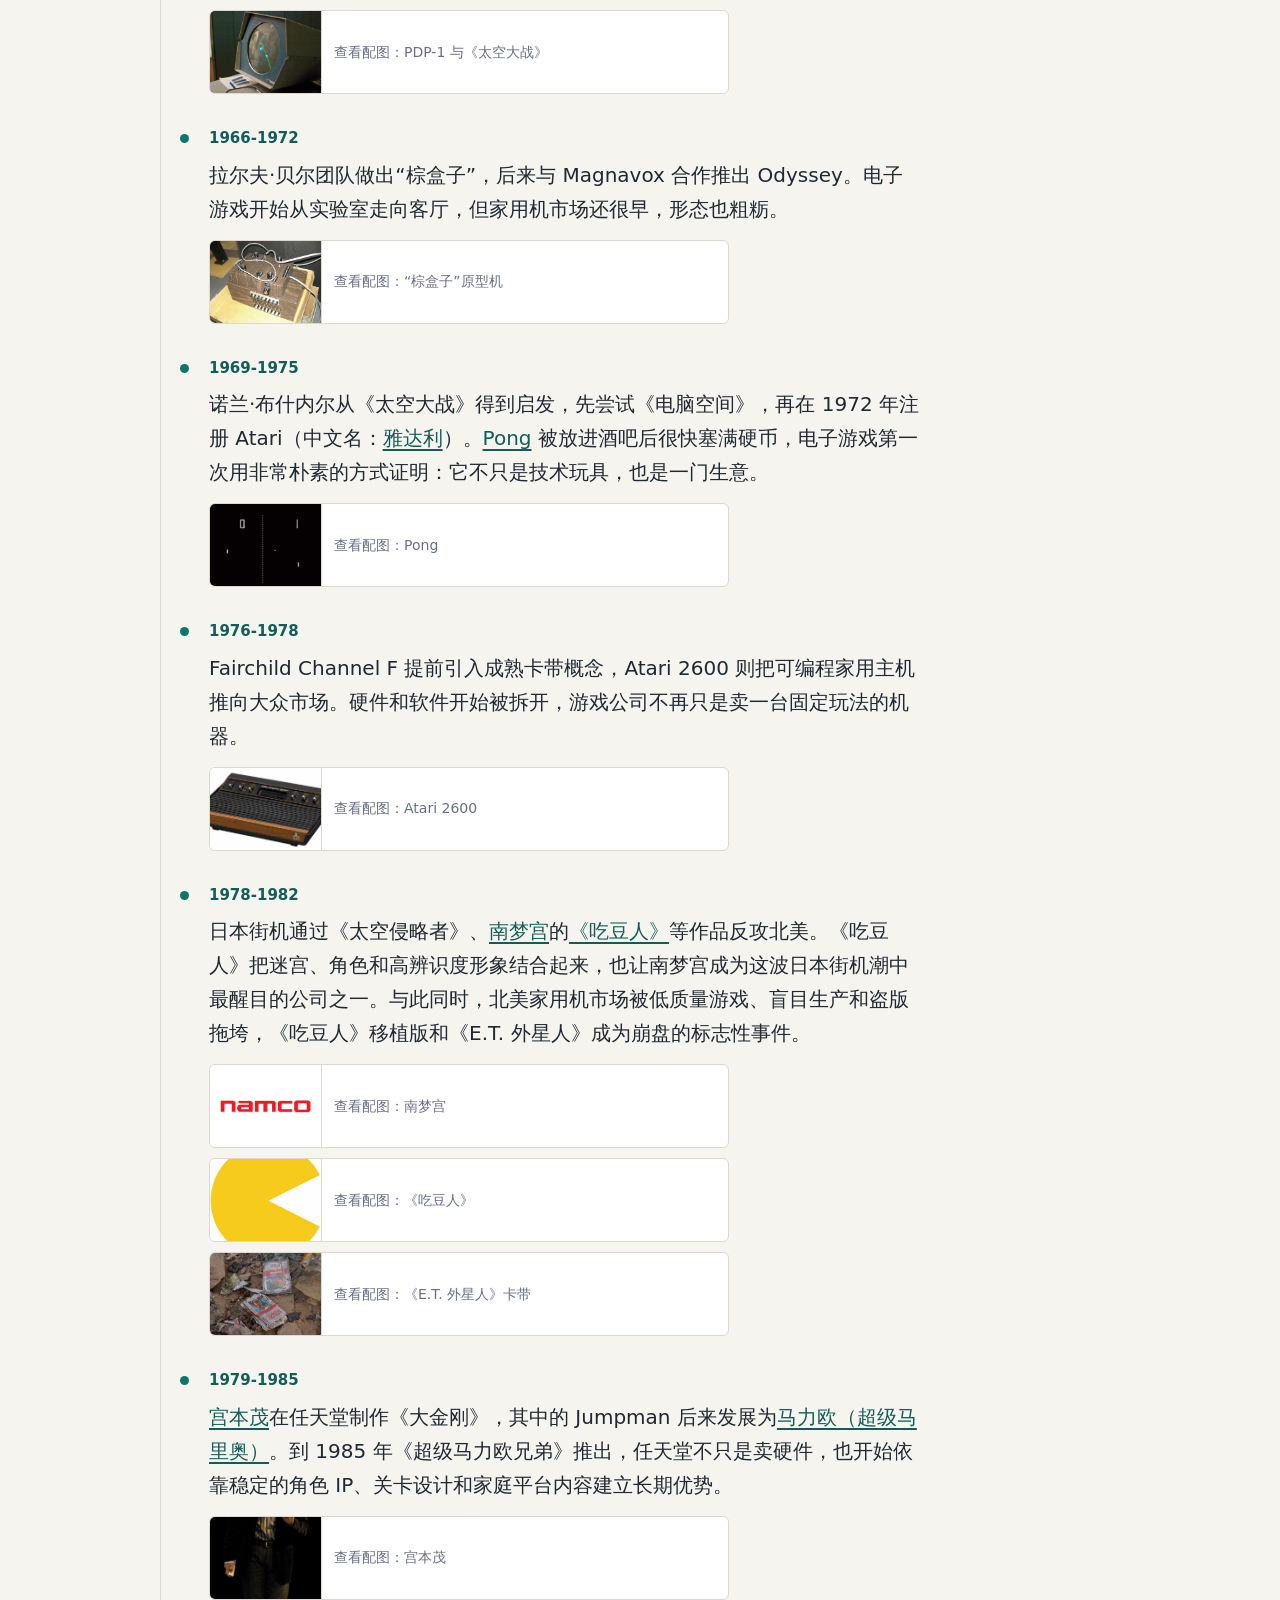
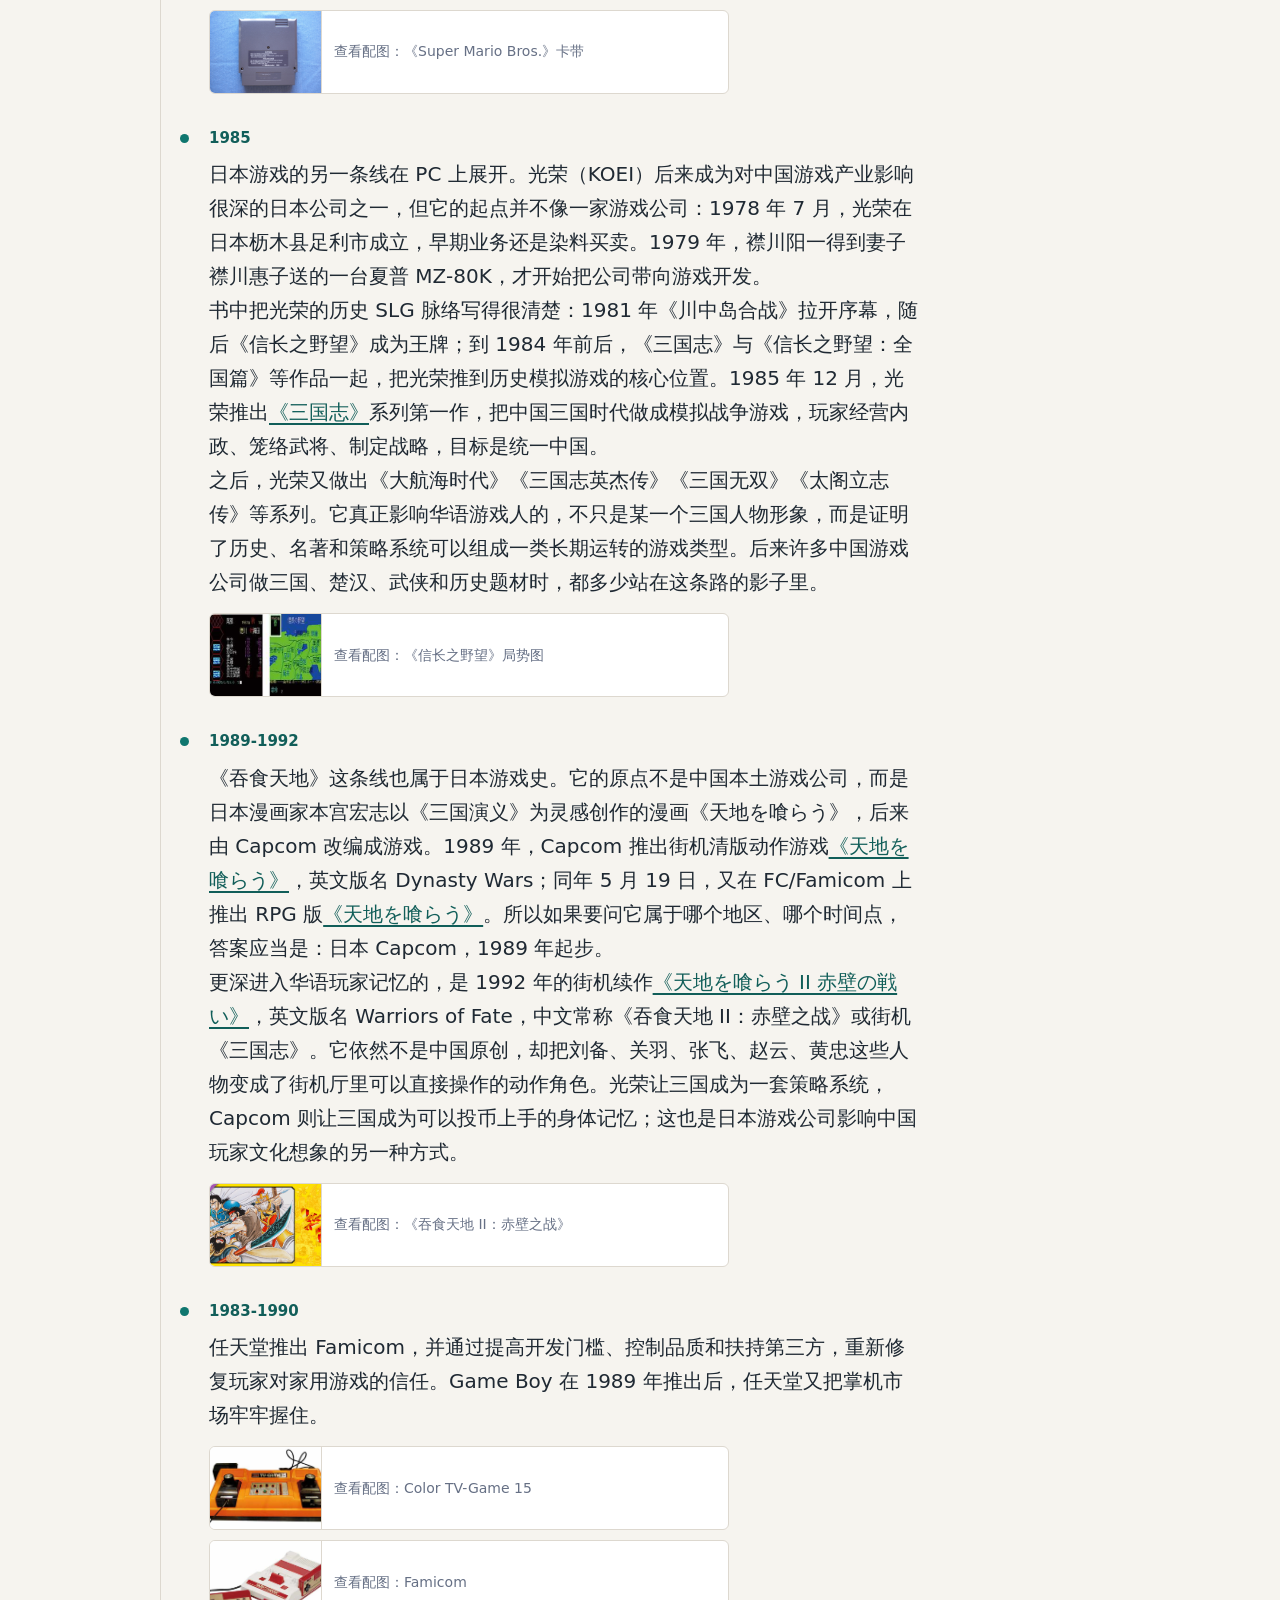
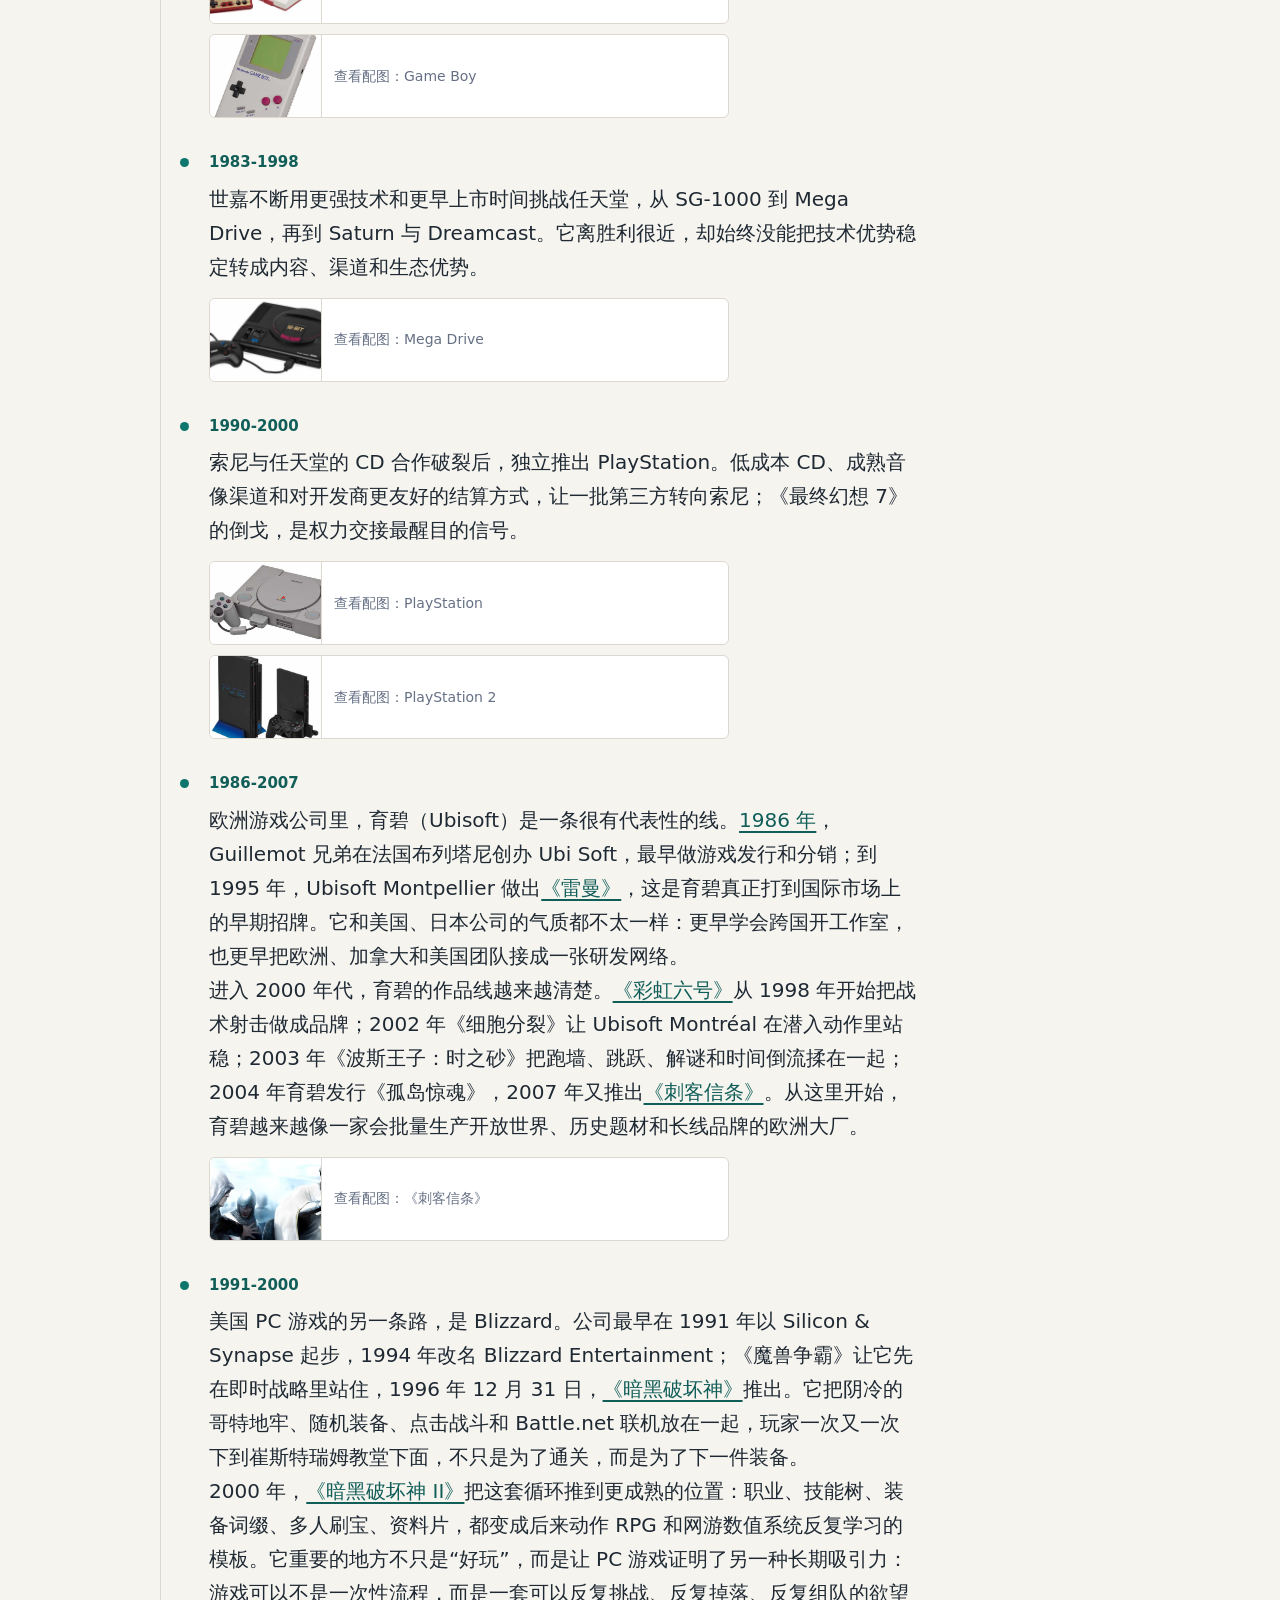
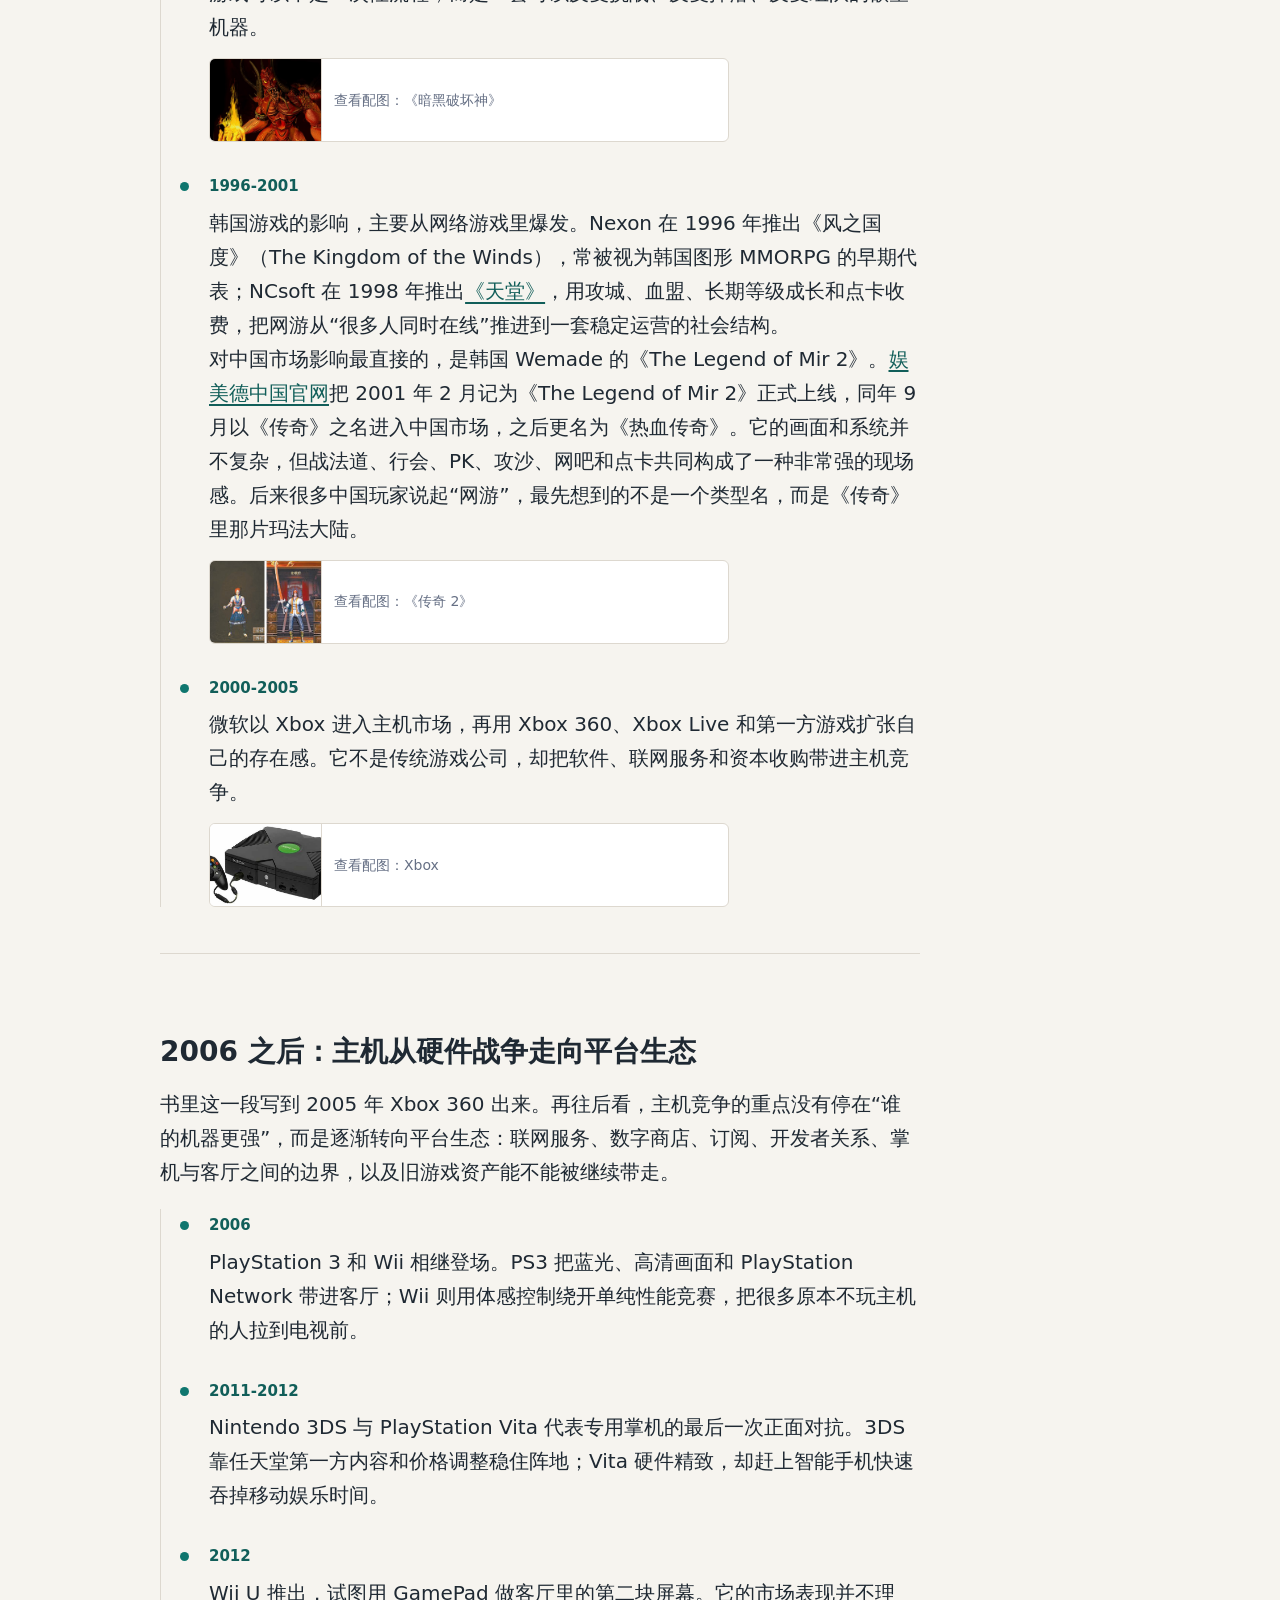
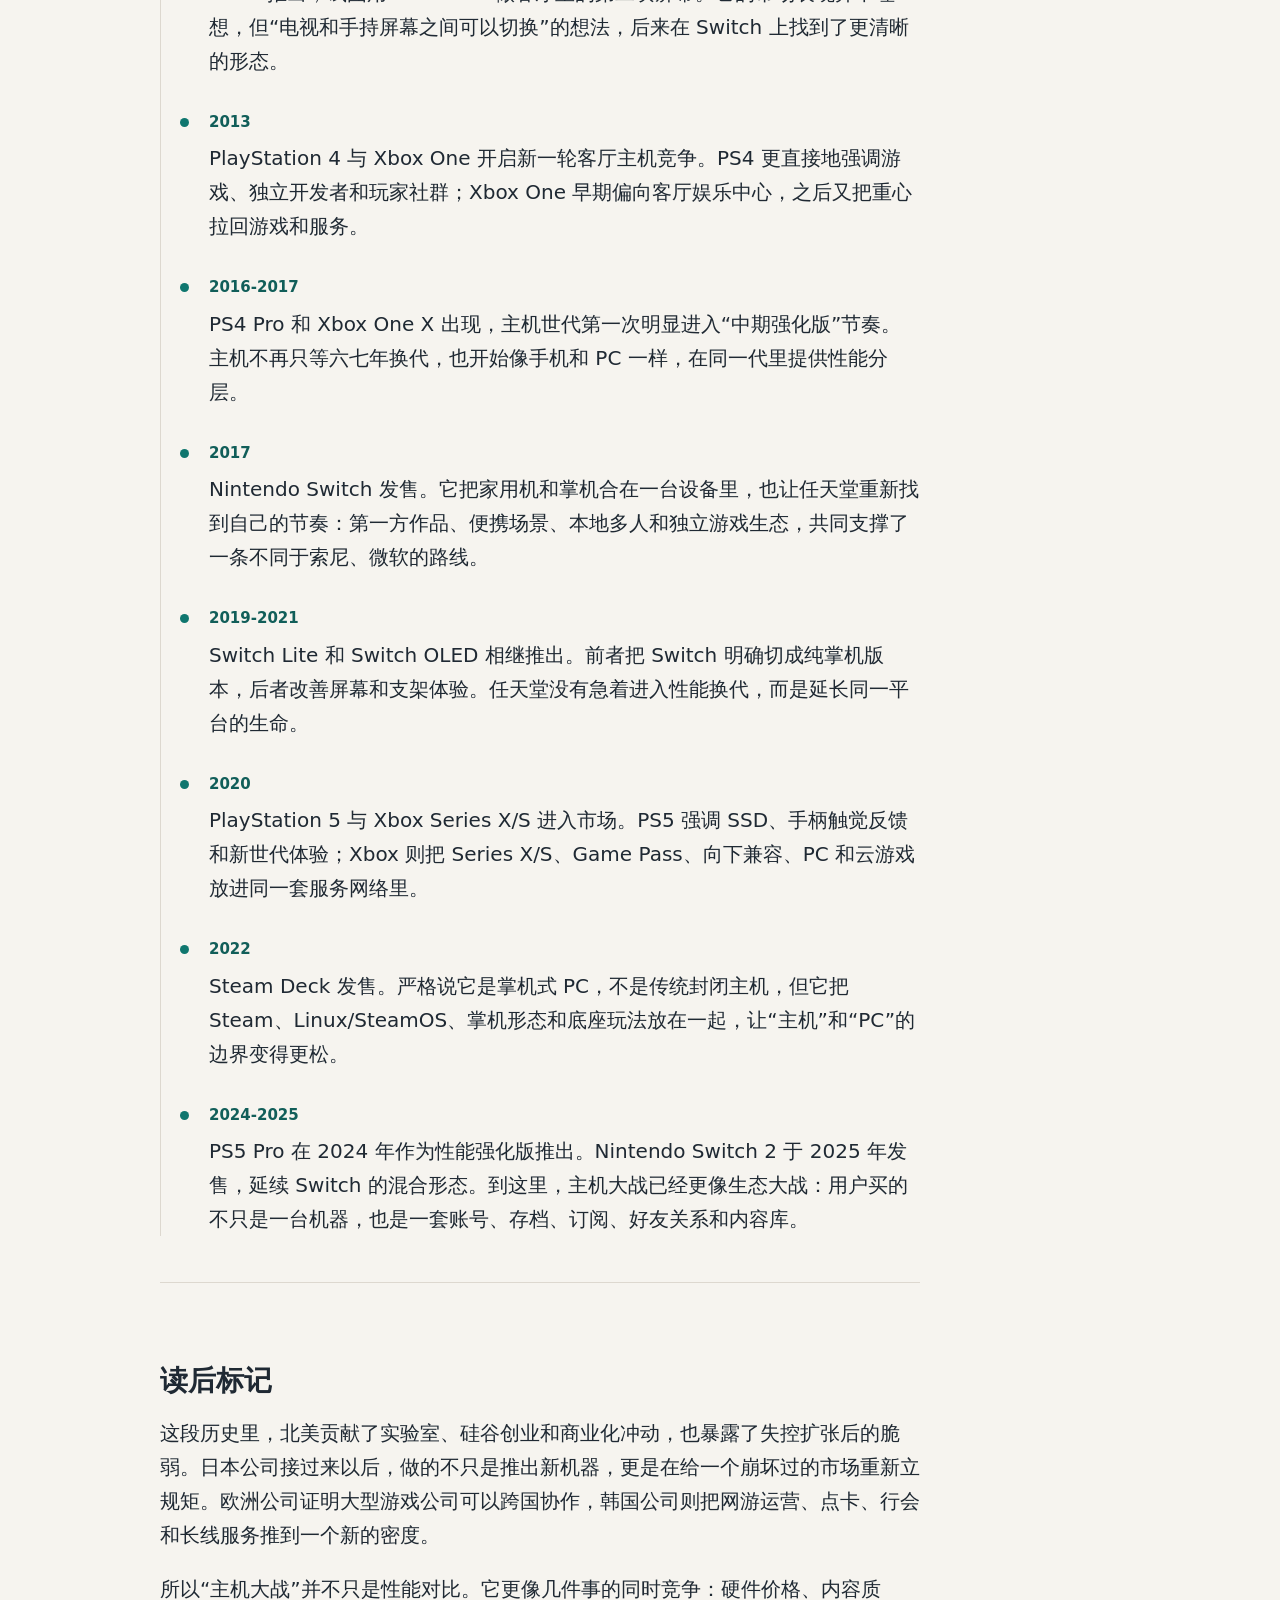
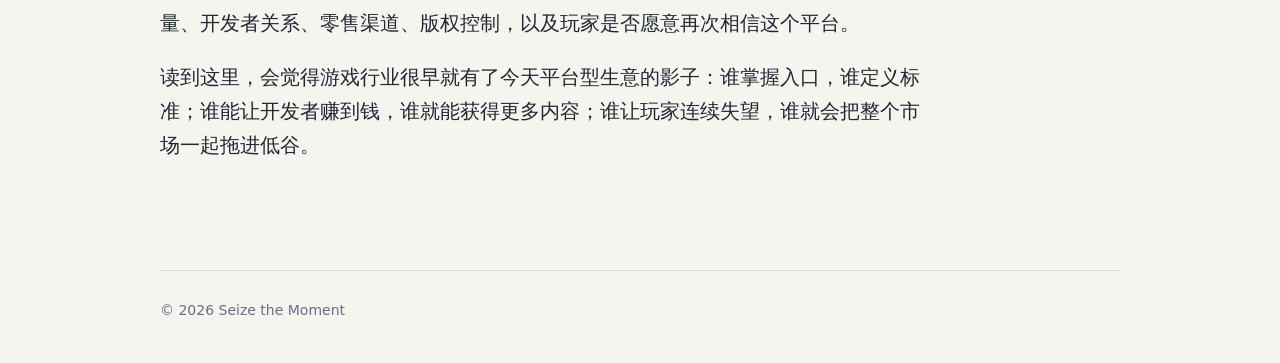
==== commit b00e3301: "Update blog posts and assets" ====
--- a/posts/china-game-black-iron-era.html
+++ b/posts/china-game-black-iron-era.html
@@ -3,8 +3,8 @@
   <head>
     <meta charset="utf-8">
     <meta name="viewport" content="width=device-width, initial-scale=1">
-    <title>《中国游戏风云》读书笔记：黑铁时代的北美与日本游戏 | Seize the Moment</title>
-    <meta name="description" content="《中国游戏风云》第 5-48 页阅读笔记，按时间顺序整理北美与日本早期电子游戏、街机、家用主机和主机大战的关键节点。">
+    <title>《中国游戏风云》读书笔记：早期的欧美与日韩游戏史 | Seize the Moment</title>
+    <meta name="description" content="《中国游戏风云》第 5-48 页阅读笔记，按时间顺序整理欧美与日韩早期电子游戏、街机、家用主机、光荣《三国志》、Capcom《吞食天地》、暴雪《暗黑破坏神》、育碧和韩国网游的关键节点。">
     <link rel="stylesheet" href="/styles.css">
   </head>
   <body>
@@ -21,7 +21,7 @@
         <header class="post-header">
           <a class="back-link" href="/">返回首页</a>
           <p class="eyebrow">Reading Notes</p>
-          <h1>《中国游戏风云》读书笔记：黑铁时代的北美与日本游戏</h1>
+          <h1>《中国游戏风云》读书笔记：早期的欧美与日韩游戏史</h1>
           <time datetime="2026-05-18">2026-05-18</time>
         </header>
 
@@ -31,8 +31,8 @@
 
         <p>
           这一部分介绍了电子游戏从实验室、酒吧、商场屋顶和玩具货架里慢慢长出来的过程。<br/>
-          北美先把它变成商品，日本随后把它变成更稳定的产业。中间的每一次失误，后来都被写进了主机、卡带、第三方授权、渠道和内容生态的规则里。<br/>
-          看完这部分，对FC、SEGA这些小时后玩过的额游戏机命名有了更多理解。
+          北美先把它变成商品，日本随后把它变成更稳定的主机产业。再往后，欧洲厂商和美国 PC 游戏公司证明 PC 也能长出大作，韩国则把网游运营推到新的高度。中间的每一次失误，后来都被写进了主机、卡带、第三方授权、渠道和内容生态的规则里。<br/>
+          看完这部分，对 FC、SEGA 这些小时候玩过的游戏机命名有了更多理解。
         </p>
 
         <section class="post-section">
@@ -148,6 +148,39 @@
               </div>
             </li>
             <li>
+              <span class="timeline-year">1985</span>
+              <p>
+                日本游戏的另一条线在 PC 上展开。光荣（KOEI）后来成为对中国游戏产业影响很深的日本公司之一，但它的起点并不像一家游戏公司：1978 年 7 月，光荣在日本枥木县足利市成立，早期业务还是染料买卖。1979 年，襟川阳一得到妻子襟川惠子送的一台夏普 MZ-80K，才开始把公司带向游戏开发。
+              </p>
+              <p>
+                书中把光荣的历史 SLG 脉络写得很清楚：1981 年《川中岛合战》拉开序幕，随后《信长之野望》成为王牌；到 1984 年前后，《三国志》与《信长之野望：全国篇》等作品一起，把光荣推到历史模拟游戏的核心位置。1985 年 12 月，光荣推出<a href="https://www.gamecity.ne.jp/sangokushi40th/jp/history/">《三国志》</a>系列第一作，把中国三国时代做成模拟战争游戏，玩家经营内政、笼络武将、制定战略，目标是统一中国。
+              </p>
+              <p>
+                之后，光荣又做出《大航海时代》《三国志英杰传》《三国无双》《太阁立志传》等系列。它真正影响华语游戏人的，不只是某一个三国人物形象，而是证明了历史、名著和策略系统可以组成一类长期运转的游戏类型。后来许多中国游戏公司做三国、楚汉、武侠和历史题材时，都多少站在这条路的影子里。
+              </p>
+              <div class="timeline-media">
+                <button class="timeline-thumb" type="button" data-full="/assets/posts/china-game-black-iron-era/koei-nobunagas-ambition-map.jpg" data-alt="《信长之野望》的局势图" data-caption="《信长之野望》的局势图。图片来源：《中国游戏风云》书中配图。光荣早期历史模拟游戏把地图、势力、武将和统一目标组织在一起，形成后来很多 SLG 的基本想象。">
+                  <img src="/assets/posts/china-game-black-iron-era/koei-nobunagas-ambition-map.jpg" alt="">
+                  <span>查看配图：《信长之野望》局势图</span>
+                </button>
+              </div>
+            </li>
+            <li>
+              <span class="timeline-year">1989-1992</span>
+              <p>
+                《吞食天地》这条线也属于日本游戏史。它的原点不是中国本土游戏公司，而是日本漫画家本宫宏志以《三国演义》为灵感创作的漫画《天地を喰らう》，后来由 Capcom 改编成游戏。1989 年，Capcom 推出街机清版动作游戏<a href="https://store.steampowered.com/app/1556711/Capcom_Arcade_StadiumDYNASTY_WARS/">《天地を喰らう》</a>，英文版名 Dynasty Wars；同年 5 月 19 日，又在 FC/Famicom 上推出 RPG 版<a href="https://vgmdb.net/release/16825">《天地を喰らう》</a>。所以如果要问它属于哪个地区、哪个时间点，答案应当是：日本 Capcom，1989 年起步。
+              </p>
+              <p>
+                更深进入华语玩家记忆的，是 1992 年的街机续作<a href="https://store.steampowered.com/app/1556720/Capcom_Arcade_StadiumWARRIORS_OF_FATE/">《天地を喰らう II 赤壁の戦い》</a>，英文版名 Warriors of Fate，中文常称《吞食天地 II：赤壁之战》或街机《三国志》。它依然不是中国原创，却把刘备、关羽、张飞、赵云、黄忠这些人物变成了街机厅里可以直接操作的动作角色。光荣让三国成为一套策略系统，Capcom 则让三国成为可以投币上手的身体记忆；这也是日本游戏公司影响中国玩家文化想象的另一种方式。
+              </p>
+              <div class="timeline-media">
+                <button class="timeline-thumb" type="button" data-full="/assets/posts/china-game-black-iron-era/tenchi-wo-kurau-warriors-of-fate.jpg" data-alt="《吞食天地 II：赤壁之战》主视觉" data-caption="《吞食天地 II：赤壁之战》（Warriors of Fate）主视觉。图片来源：Steam 上的 Capcom Arcade Stadium：WARRIORS OF FATE 页面。Capcom 于 1992 年推出原街机作品，后收入 Capcom Arcade Stadium。">
+                  <img src="/assets/posts/china-game-black-iron-era/tenchi-wo-kurau-warriors-of-fate.jpg" alt="">
+                  <span>查看配图：《吞食天地 II：赤壁之战》</span>
+                </button>
+              </div>
+            </li>
+            <li>
               <span class="timeline-year">1983-1990</span>
               <p>
                 任天堂推出 Famicom，并通过提高开发门槛、控制品质和扶持第三方，重新修复玩家对家用游戏的信任。Game Boy 在 1989 年推出后，任天堂又把掌机市场牢牢握住。
@@ -196,6 +229,51 @@
               </div>
             </li>
             <li>
+              <span class="timeline-year">1986-2007</span>
+              <p>
+                欧洲游戏公司里，育碧（Ubisoft）是一条很有代表性的线。<a href="https://news.ubisoft.com/en-us/article/3aNoNe5cyUPXOhSFcQJmxN/say-hello-to-the-new-ubisoft-swirl">1986 年</a>，Guillemot 兄弟在法国布列塔尼创办 Ubi Soft，最早做游戏发行和分销；到 1995 年，Ubisoft Montpellier 做出<a href="https://www.ubisoft.com/fr-fr/company/about-us/our-brands/rayman">《雷曼》</a>，这是育碧真正打到国际市场上的早期招牌。它和美国、日本公司的气质都不太一样：更早学会跨国开工作室，也更早把欧洲、加拿大和美国团队接成一张研发网络。
+              </p>
+              <p>
+                进入 2000 年代，育碧的作品线越来越清楚。<a href="https://www.ubisoft.com/en-us/games/tom-clancys-rainbow-six">《彩虹六号》</a>从 1998 年开始把战术射击做成品牌；2002 年《细胞分裂》让 Ubisoft Montréal 在潜入动作里站稳；2003 年《波斯王子：时之砂》把跑墙、跳跃、解谜和时间倒流揉在一起；2004 年育碧发行《孤岛惊魂》，2007 年又推出<a href="https://www.ubisoft.com/en-us/games/assassins-creed">《刺客信条》</a>。从这里开始，育碧越来越像一家会批量生产开放世界、历史题材和长线品牌的欧洲大厂。
+              </p>
+              <div class="timeline-media">
+                <button class="timeline-thumb" type="button" data-full="/assets/posts/china-game-black-iron-era/assassins-creed-ubisoft.jpg" data-alt="《刺客信条》主视觉" data-caption="《刺客信条》主视觉。图片来源：Ubisoft 官方《Assassin's Creed》页面。2007 年的《刺客信条》后来成为育碧最重要的长线品牌之一。">
+                  <img src="/assets/posts/china-game-black-iron-era/assassins-creed-ubisoft.jpg" alt="">
+                  <span>查看配图：《刺客信条》</span>
+                </button>
+              </div>
+            </li>
+            <li>
+              <span class="timeline-year">1991-2000</span>
+              <p>
+                美国 PC 游戏的另一条路，是 Blizzard。公司最早在 1991 年以 Silicon &amp; Synapse 起步，1994 年改名 Blizzard Entertainment；《魔兽争霸》让它先在即时战略里站住，1996 年 12 月 31 日，<a href="https://news.blizzard.com/en-us/article/22887361/diablo-now-available-on-gog-com">《暗黑破坏神》</a>推出。它把阴冷的哥特地牢、随机装备、点击战斗和 Battle.net 联机放在一起，玩家一次又一次下到崔斯特瑞姆教堂下面，不只是为了通关，而是为了下一件装备。
+              </p>
+              <p>
+                2000 年，<a href="https://news.blizzard.com/en-us/article/23460551/nawet-20-lat-po-premierze-diablo-ii-gra-nadal-inspiruje-blizzard">《暗黑破坏神 II》</a>把这套循环推到更成熟的位置：职业、技能树、装备词缀、多人刷宝、资料片，都变成后来动作 RPG 和网游数值系统反复学习的模板。它重要的地方不只是“好玩”，而是让 PC 游戏证明了另一种长期吸引力：游戏可以不是一次性流程，而是一套可以反复挑战、反复掉落、反复组队的欲望机器。
+              </p>
+              <div class="timeline-media">
+                <button class="timeline-thumb" type="button" data-full="/assets/posts/china-game-black-iron-era/diablo-blizzard.jpg" data-alt="《暗黑破坏神》官方配图" data-caption="《暗黑破坏神》官方配图。图片来源：Blizzard News《Diablo Now Available on GOG.COM》。Blizzard 在文中回顾，1996 年 12 月 31 日《Diablo》把玩家带入 Sanctuary。">
+                  <img src="/assets/posts/china-game-black-iron-era/diablo-blizzard.jpg" alt="">
+                  <span>查看配图：《暗黑破坏神》</span>
+                </button>
+              </div>
+            </li>
+            <li>
+              <span class="timeline-year">1996-2001</span>
+              <p>
+                韩国游戏的影响，主要从网络游戏里爆发。Nexon 在 1996 年推出《风之国度》（The Kingdom of the Winds），常被视为韩国图形 MMORPG 的早期代表；NCsoft 在 1998 年推出<a href="https://www.britannica.com/topic/Lineage-online-game">《天堂》</a>，用攻城、血盟、长期等级成长和点卡收费，把网游从“很多人同时在线”推进到一套稳定运营的社会结构。
+              </p>
+              <p>
+                对中国市场影响最直接的，是韩国 Wemade 的《The Legend of Mir 2》。<a href="https://www.wemadecn.com/">娱美德中国官网</a>把 2001 年 2 月记为《The Legend of Mir 2》正式上线，同年 9 月以《传奇》之名进入中国市场，之后更名为《热血传奇》。它的画面和系统并不复杂，但战法道、行会、PK、攻沙、网吧和点卡共同构成了一种非常强的现场感。后来很多中国玩家说起“网游”，最先想到的不是一个类型名，而是《传奇》里那片玛法大陆。
+              </p>
+              <div class="timeline-media">
+                <button class="timeline-thumb" type="button" data-full="/assets/posts/china-game-black-iron-era/legend-of-mir-2-wemade.jpg" data-alt="《传奇 2》角色对比图" data-caption="左侧为 WeMade《The Legend of Mir 2》角色图。图片来源：Korea JoongAng Daily，原图标注为 WEMADE。2001 年进入中国后，《传奇》成为中国早期网游市场最关键的韩国作品之一。">
+                  <img src="/assets/posts/china-game-black-iron-era/legend-of-mir-2-wemade.jpg" alt="">
+                  <span>查看配图：《传奇 2》</span>
+                </button>
+              </div>
+            </li>
+            <li>
               <span class="timeline-year">2000-2005</span>
               <p>
                 微软以 Xbox 进入主机市场，再用 Xbox 360、Xbox Live 和第一方游戏扩张自己的存在感。它不是传统游戏公司，却把软件、联网服务和资本收购带进主机竞争。
@@ -285,7 +363,7 @@
           <h2>读后标记</h2>
 
           <p>
-            这段历史里，北美贡献了实验室、硅谷创业和商业化冲动，也暴露了失控扩张后的脆弱。日本公司接过来以后，做的不只是推出新机器，更是在给一个崩坏过的市场重新立规矩。
+            这段历史里，北美贡献了实验室、硅谷创业和商业化冲动，也暴露了失控扩张后的脆弱。日本公司接过来以后，做的不只是推出新机器，更是在给一个崩坏过的市场重新立规矩。欧洲公司证明大型游戏公司可以跨国协作，韩国公司则把网游运营、点卡、行会和长线服务推到一个新的密度。
           </p>
 
           <p>
--- a/styles.css
+++ b/styles.css
@@ -192,6 +192,51 @@
   margin-bottom: 0;
 }
 
+.post-table-wrap {
+  margin: 28px 0;
+  overflow-x: auto;
+  border: 1px solid var(--line);
+  border-radius: 6px;
+  background: rgba(255, 255, 255, 0.42);
+}
+
+.post table {
+  width: 100%;
+  min-width: 760px;
+  border-collapse: collapse;
+  font-size: 16px;
+  line-height: 1.65;
+}
+
+.post th,
+.post td {
+  padding: 14px 12px;
+  border-bottom: 1px solid var(--line);
+  border-left: 1px solid var(--line);
+  text-align: left;
+  vertical-align: top;
+}
+
+.post th {
+  background: rgba(15, 118, 110, 0.06);
+  color: var(--accent-dark);
+  font-weight: 750;
+}
+
+.post th:first-child,
+.post td:first-child {
+  border-left: 0;
+}
+
+.post td:first-child {
+  color: var(--accent-dark);
+  font-weight: 750;
+}
+
+.post tr:last-child td {
+  border-bottom: 0;
+}
+
 .reading-scope {
   padding: 16px 0 16px 18px;
   border-left: 3px solid var(--accent);
